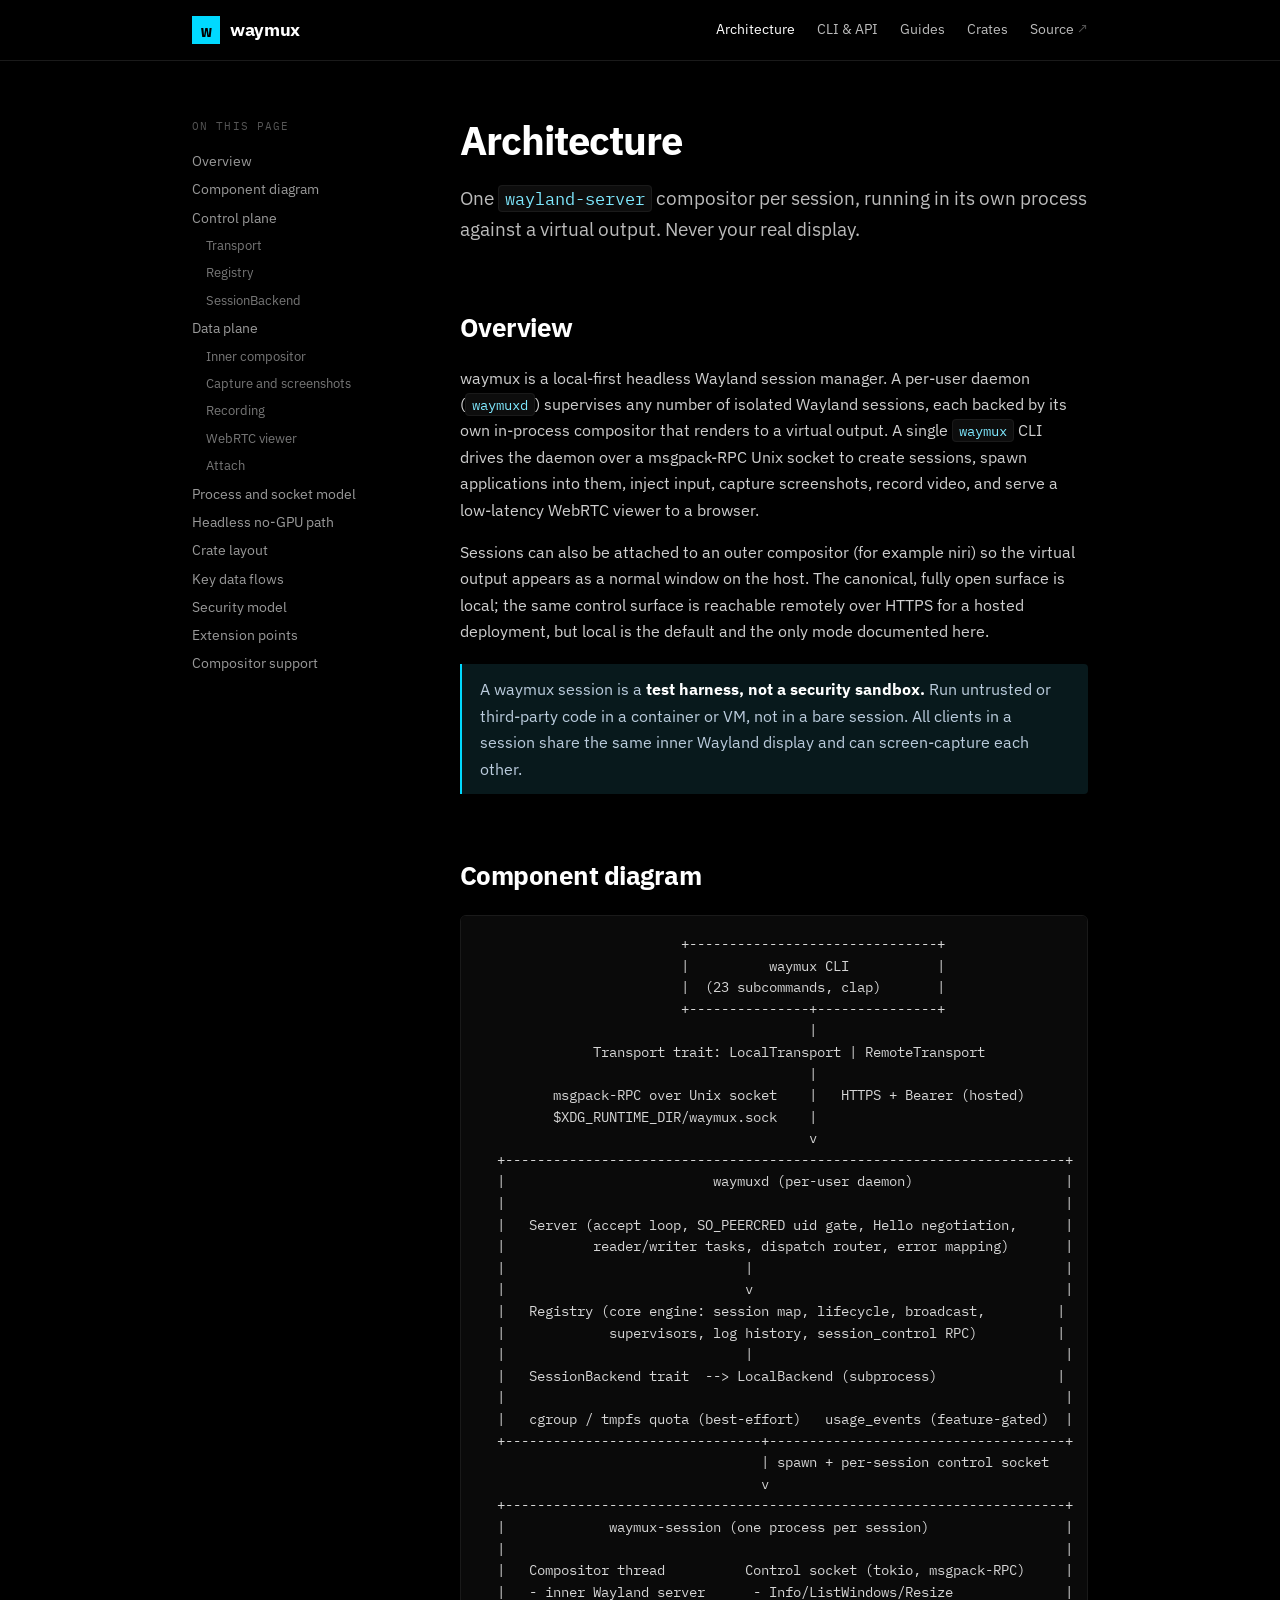
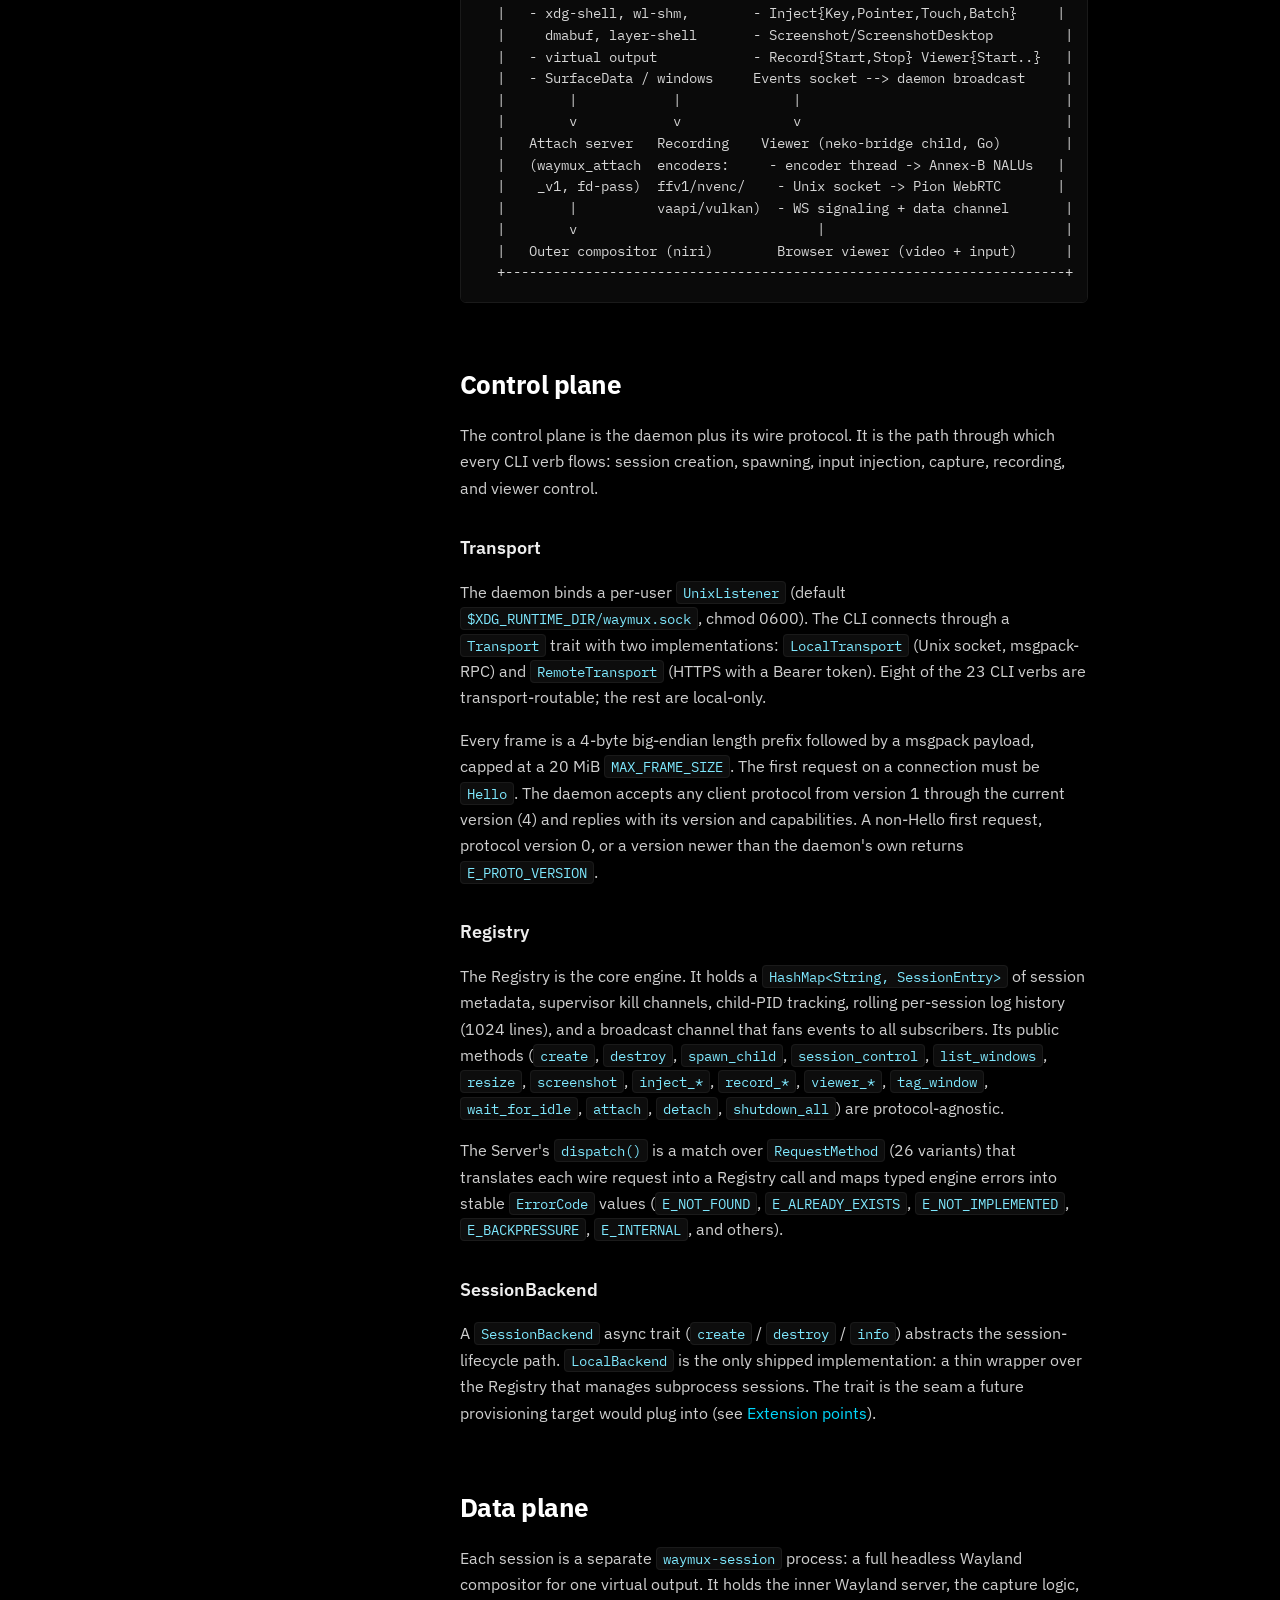
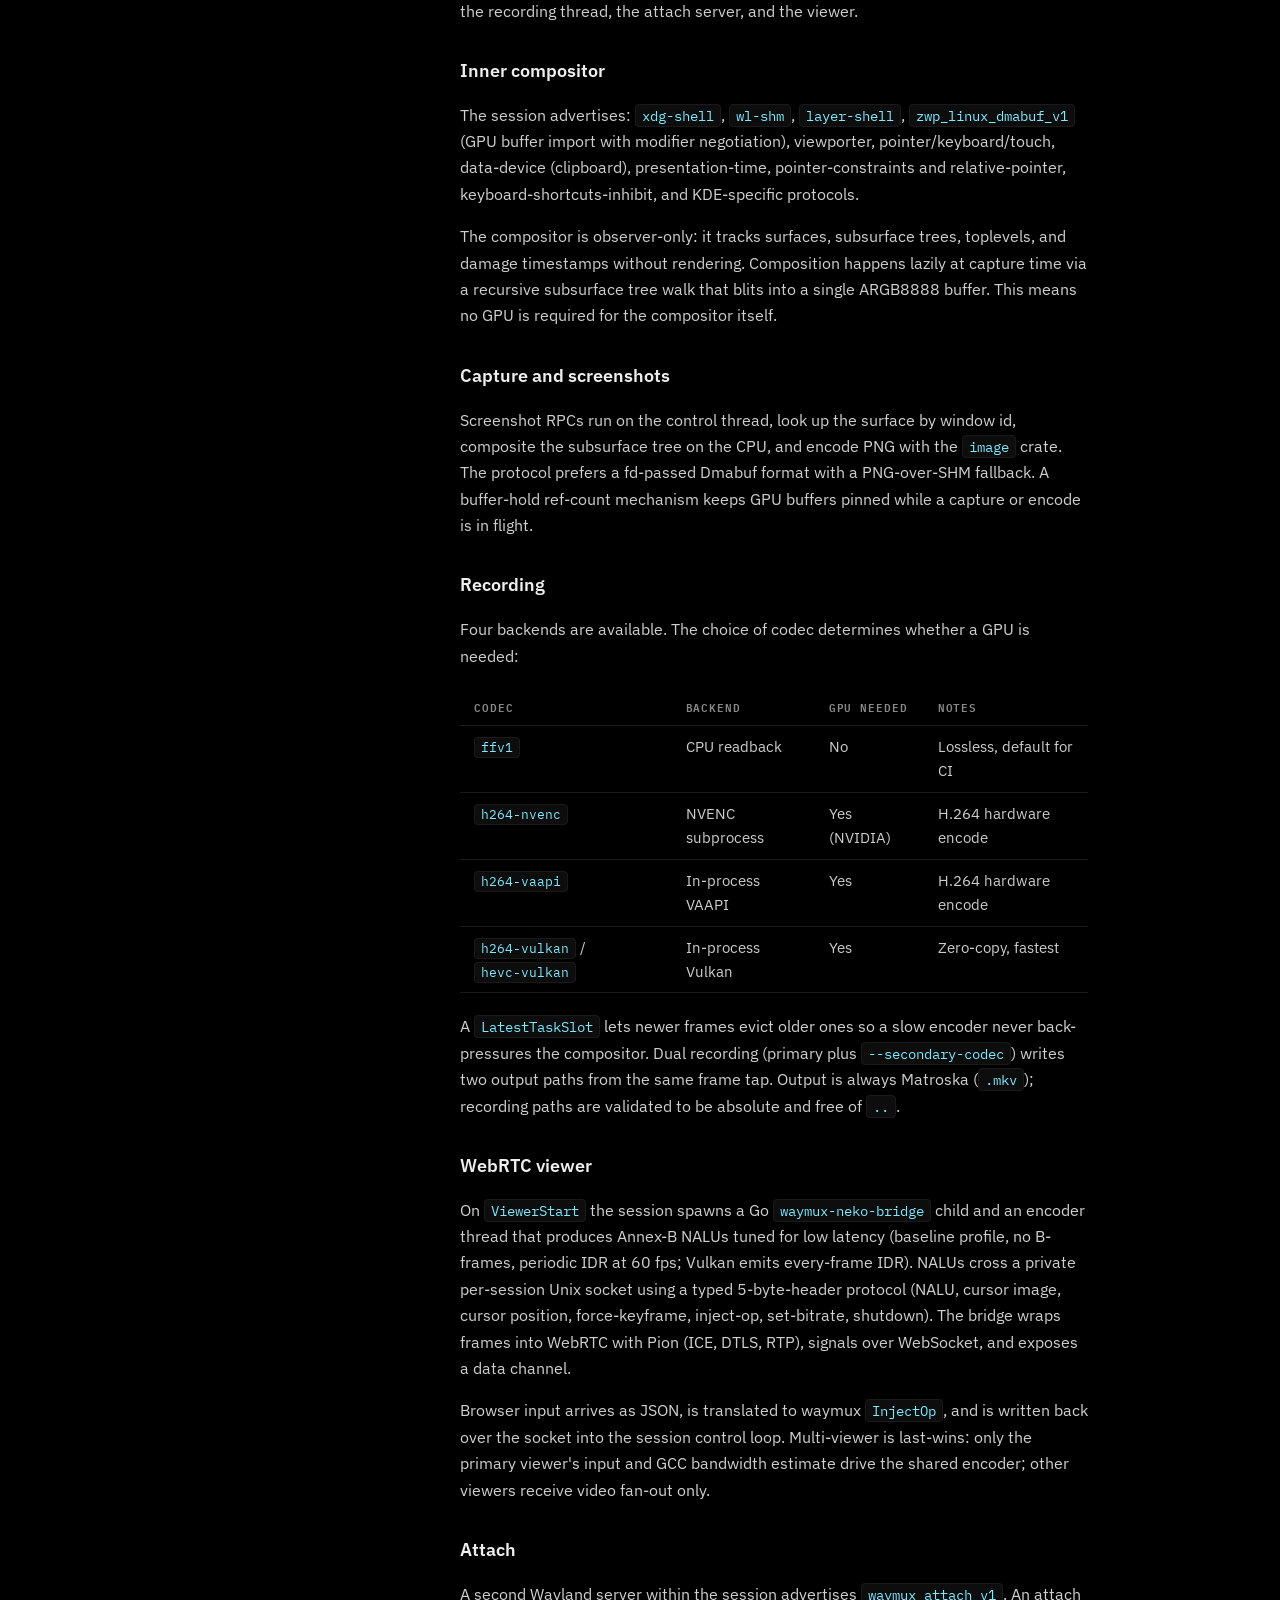
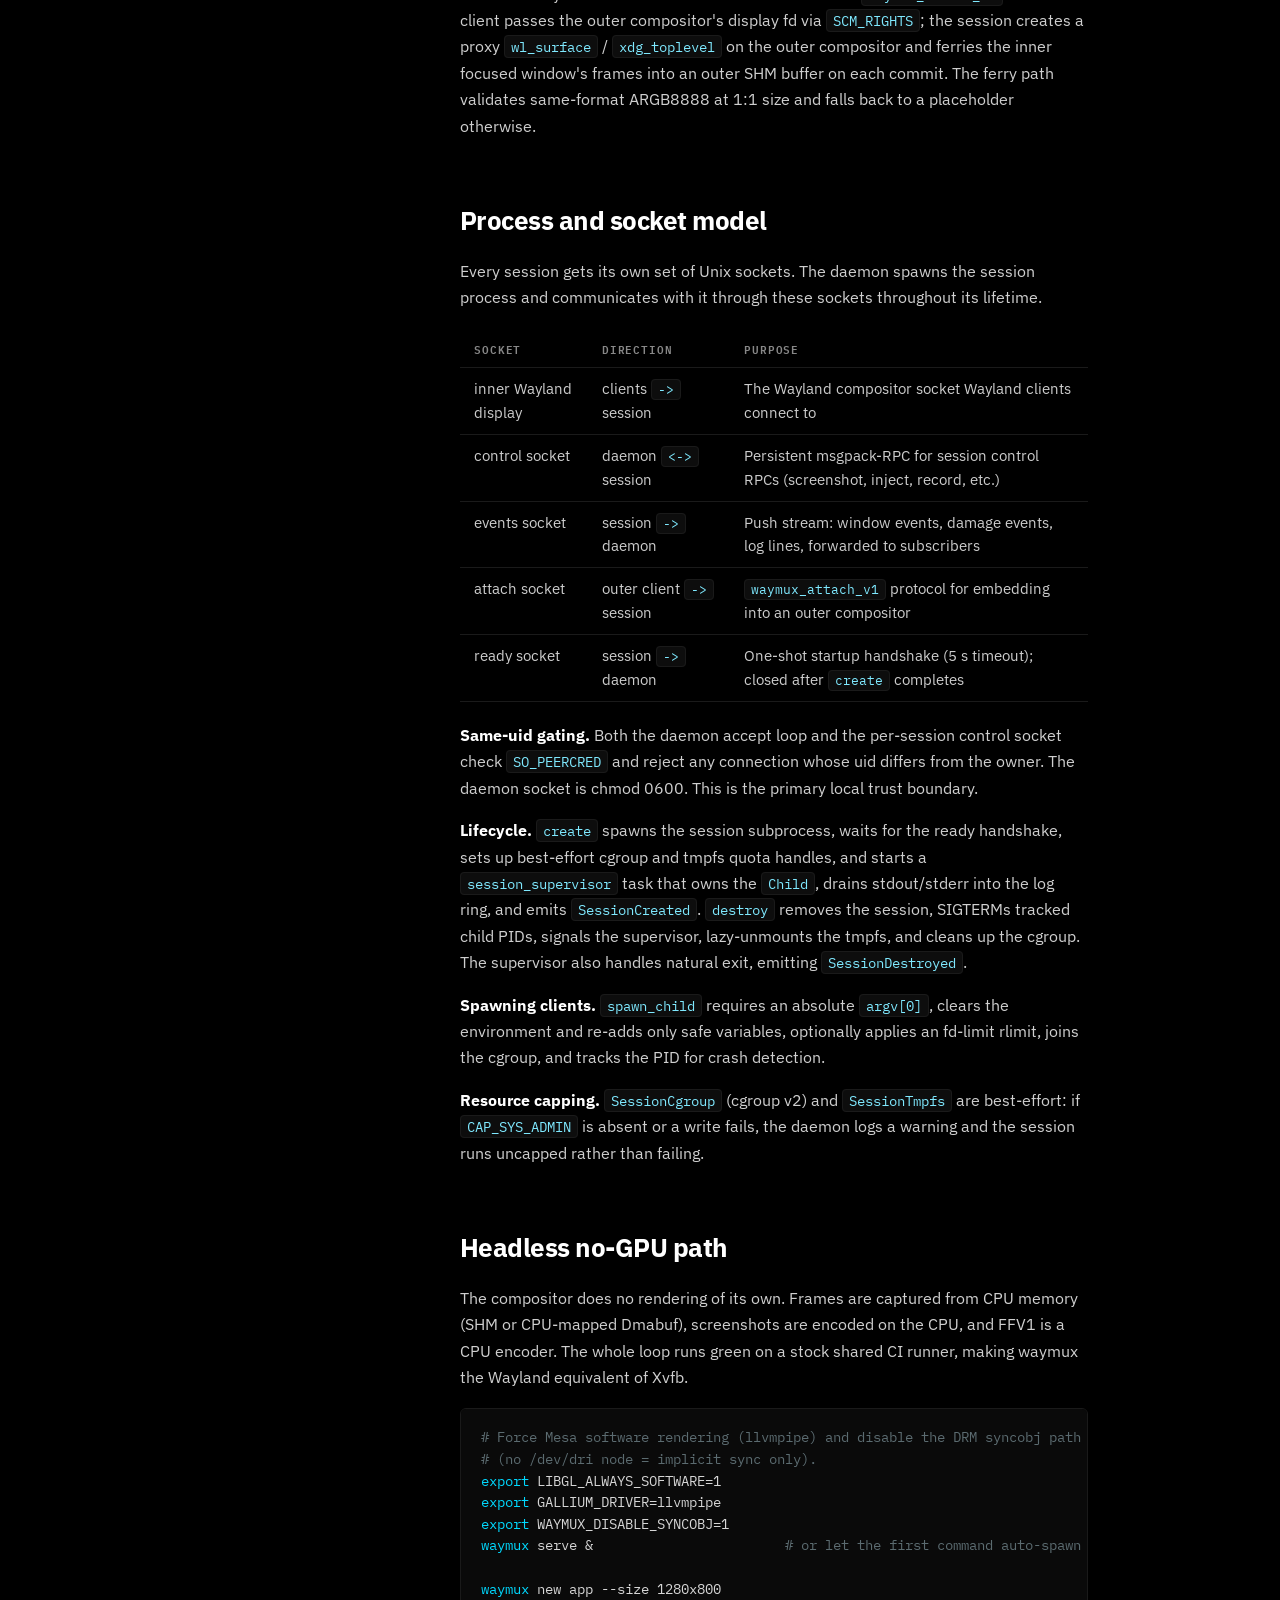
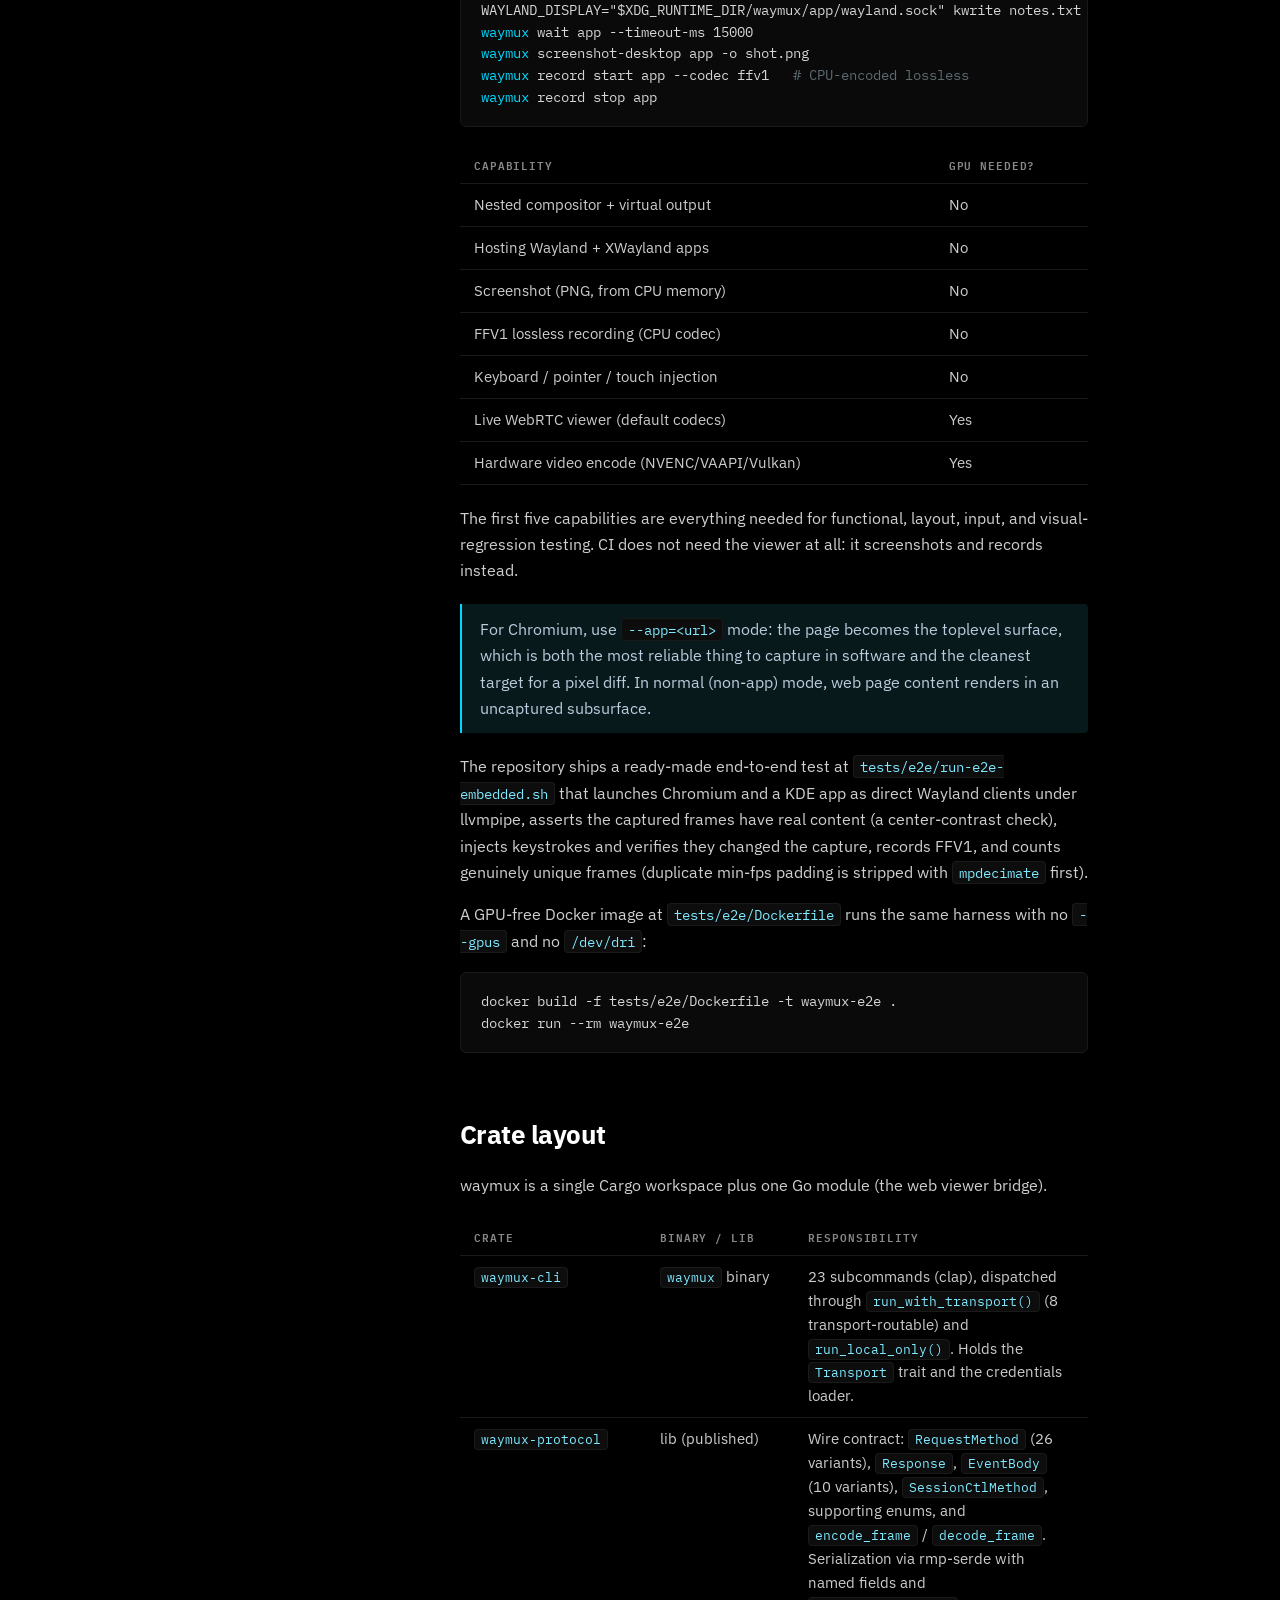
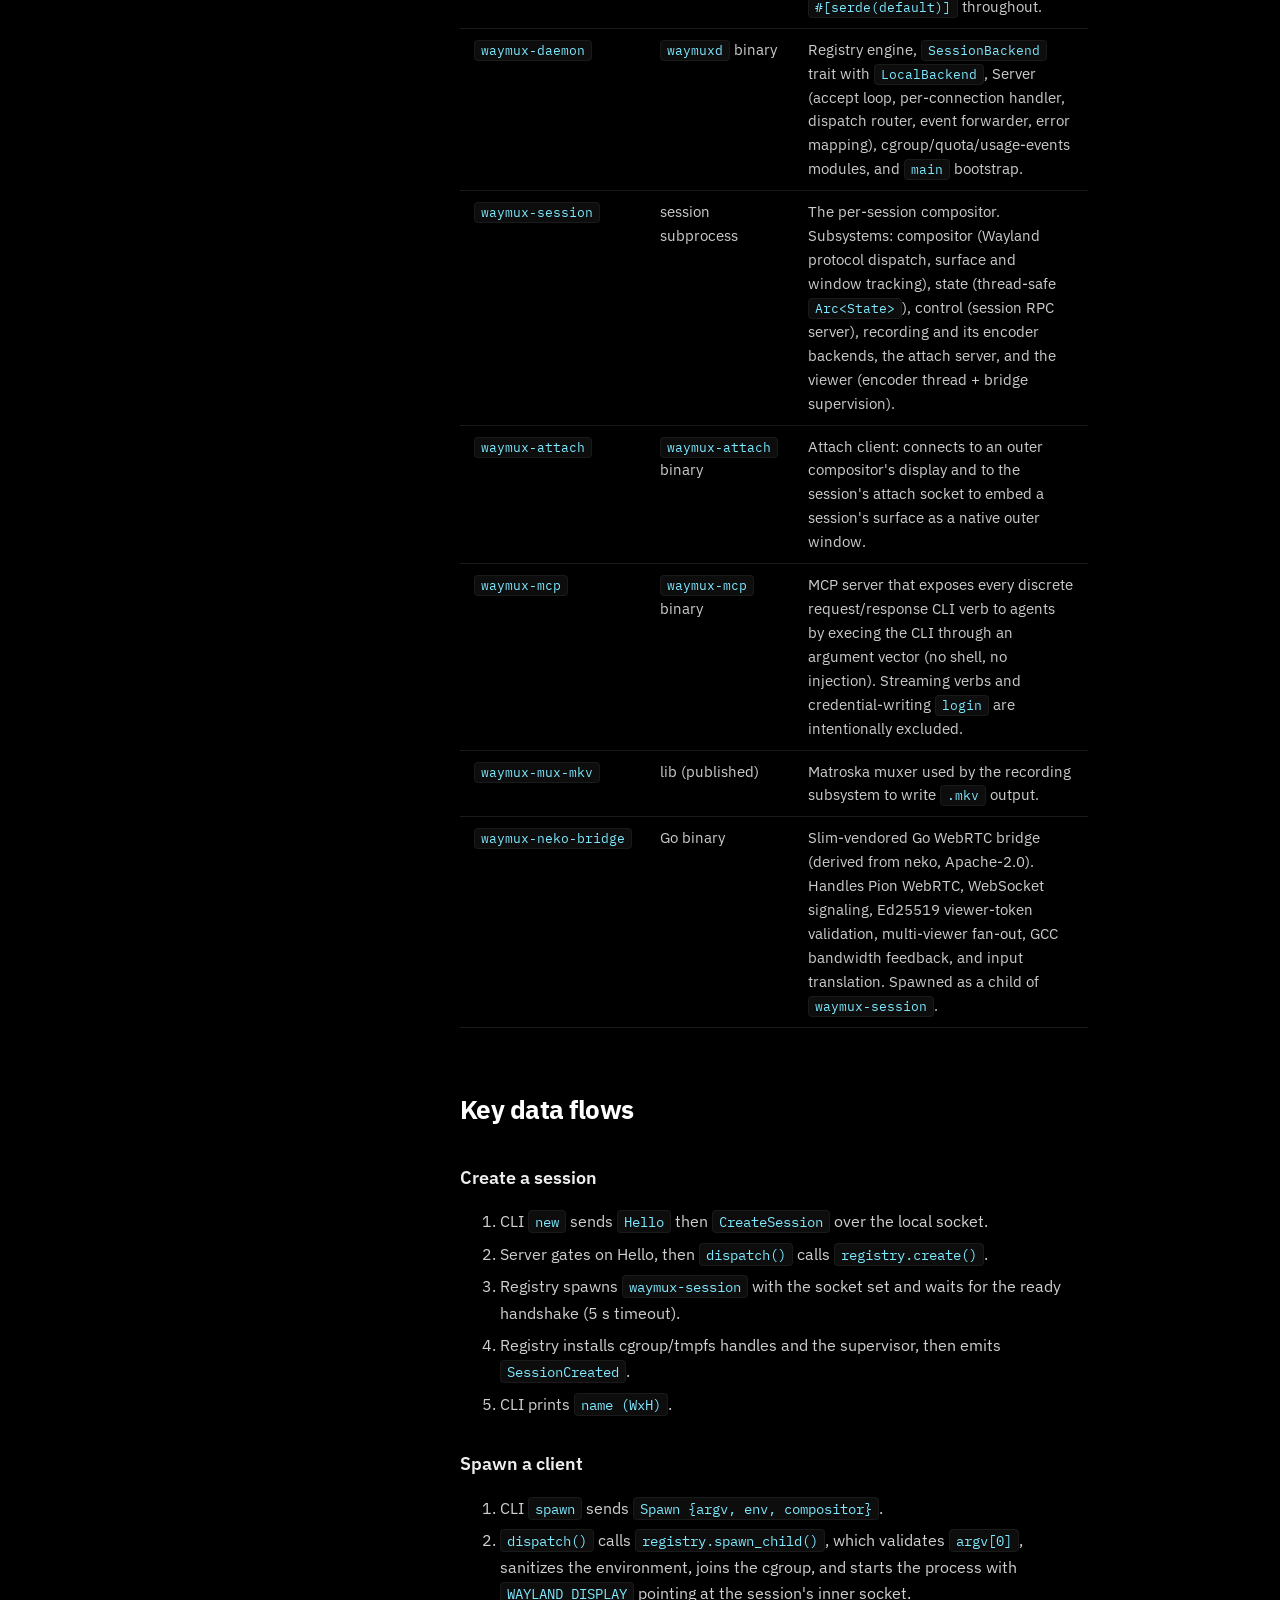
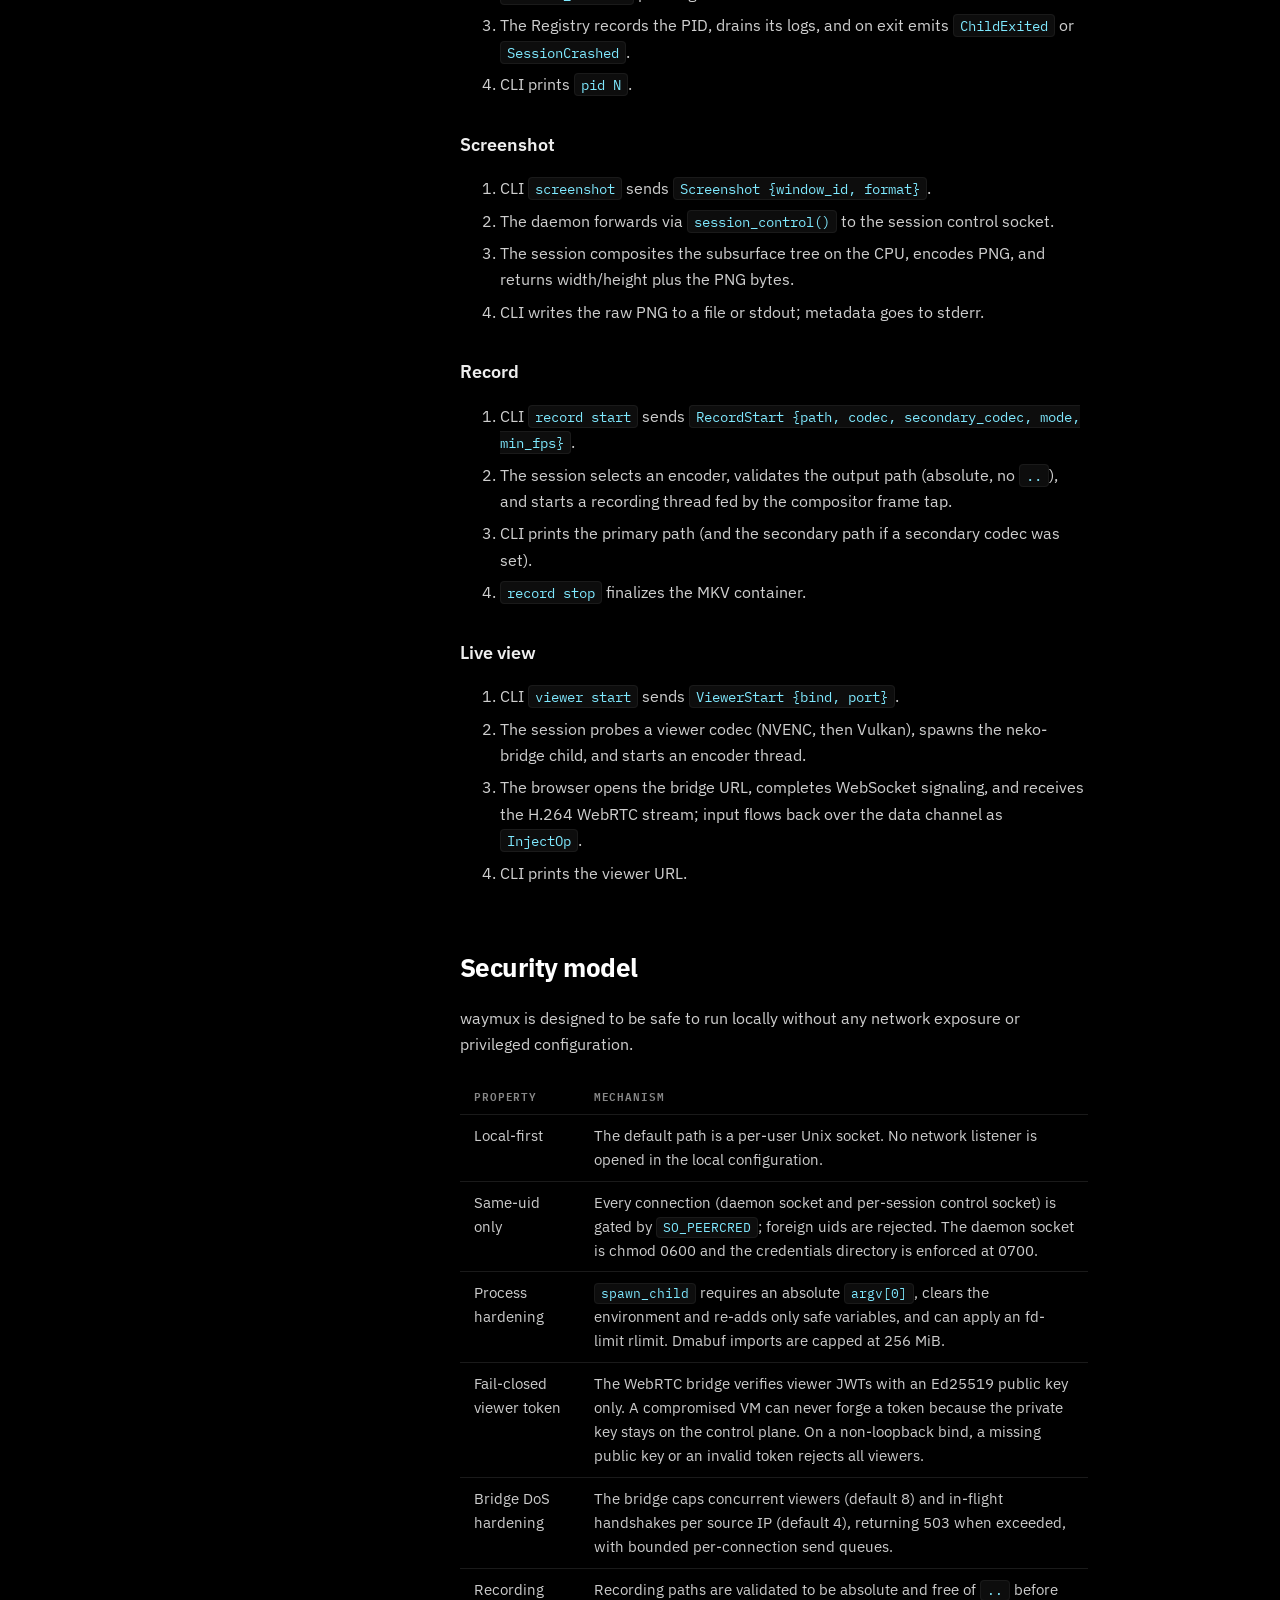
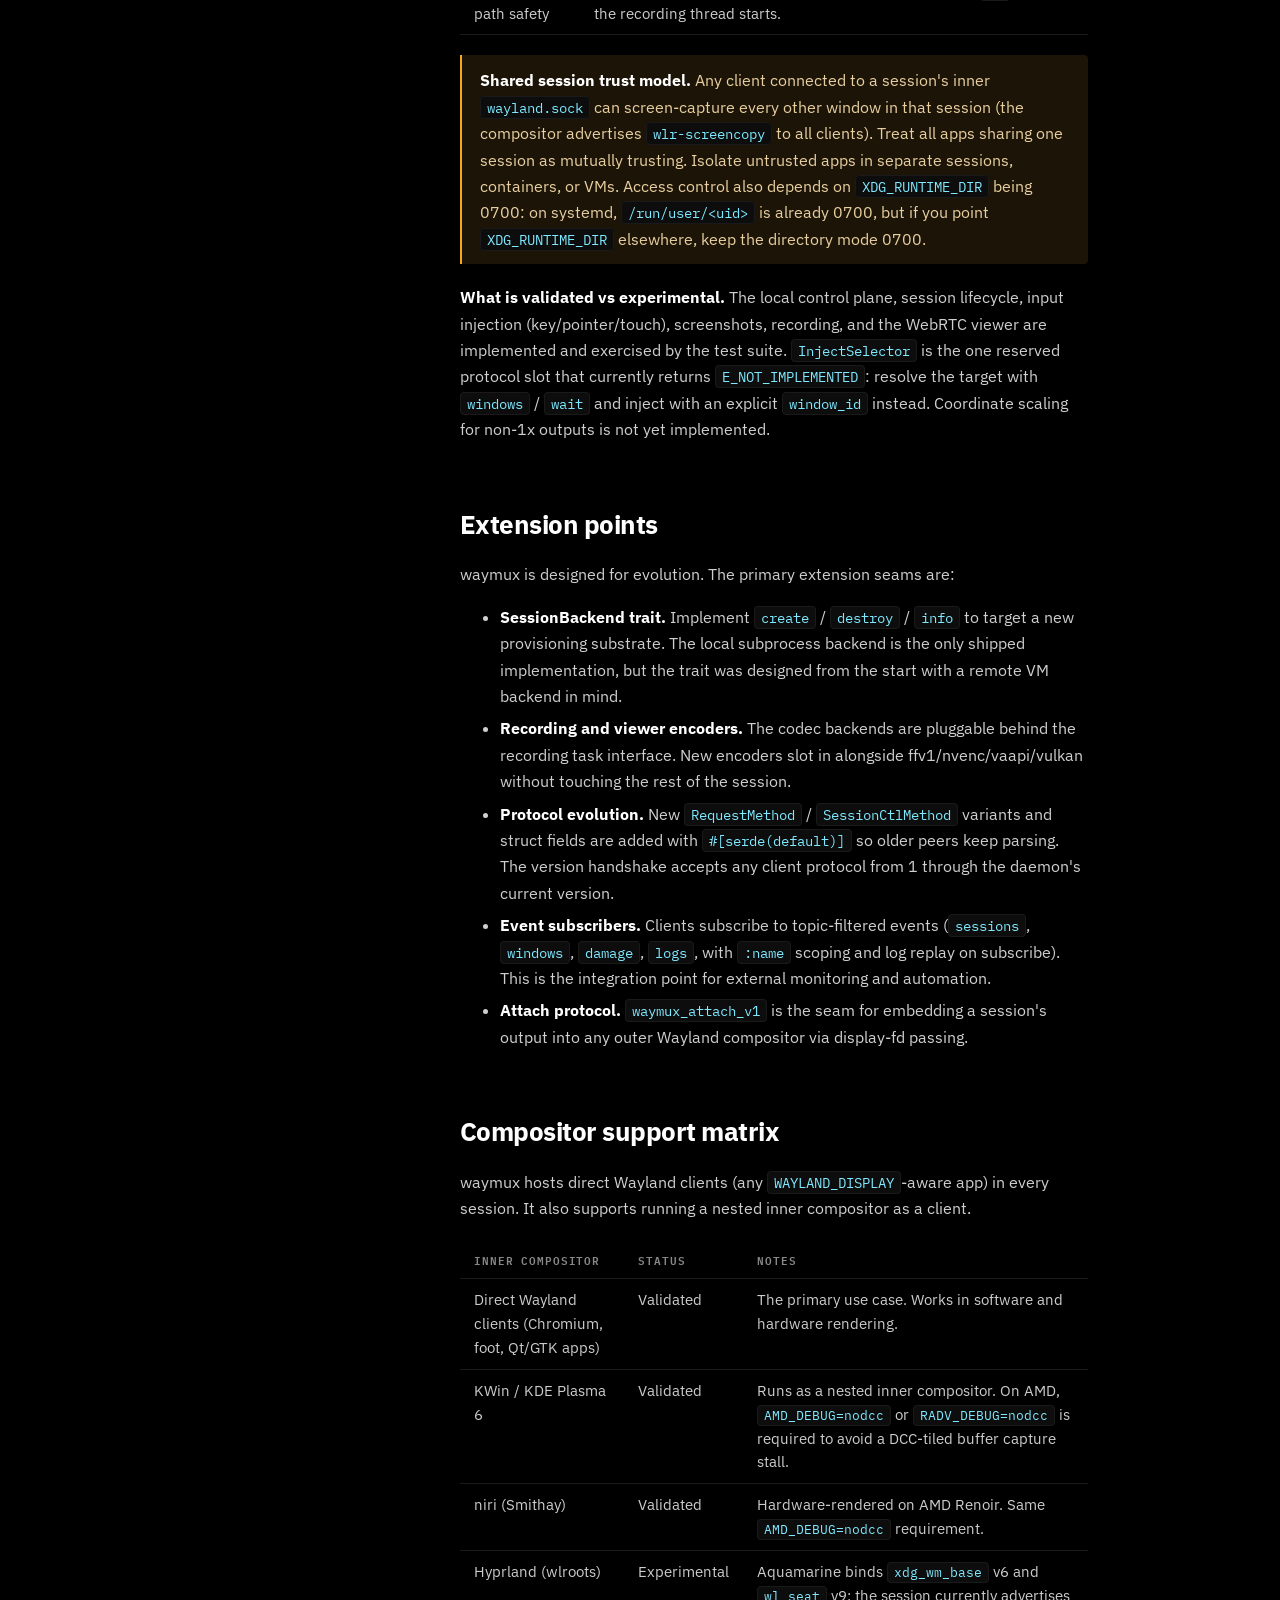
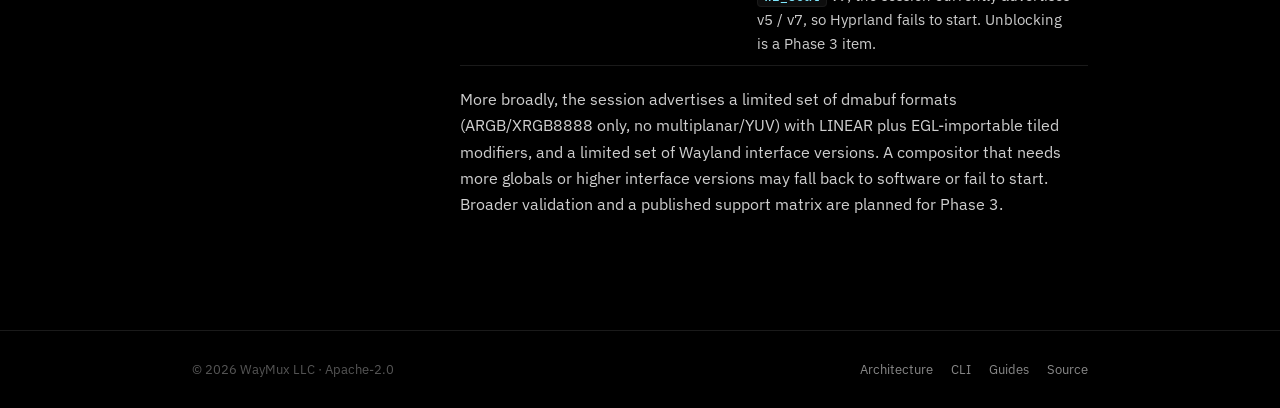
==== site/architecture.html @ 5a00a17e "Pages: build out the waymux.dev site (landing + docs) Replace the holding page with the real site, s" ====
<!doctype html>
<html lang="en">
<head>
<meta charset="utf-8">
<meta name="viewport" content="width=device-width,initial-scale=1">
<title>Architecture | waymux</title>
<meta name="description" content="How waymux works: nested wayland-server compositor model, control vs data plane, process and socket model, crate layout, key data flows, headless no-GPU path, and security model.">
<meta property="og:title" content="Architecture | waymux">
<meta property="og:description" content="waymux architecture: one wayland-server compositor per session, a per-user daemon over a unix socket, software rendering on the CPU, and a pluggable SessionBackend trait.">
<meta property="og:type" content="website">
<meta property="og:url" content="https://waymux.dev/architecture.html">
<meta name="twitter:card" content="summary_large_image">
<link rel="icon" href="data:image/svg+xml,%3Csvg xmlns='http://www.w3.org/2000/svg' viewBox='0 0 32 32'%3E%3Crect width='32' height='32' fill='%2300d9ff'/%3E%3Ctext x='16' y='22' font-family='monospace' font-size='20' font-weight='900' text-anchor='middle' fill='%23000'%3Ew%3C/text%3E%3C/svg%3E">
<link rel="preconnect" href="https://fonts.googleapis.com">
<link rel="preconnect" href="https://fonts.gstatic.com" crossorigin>
<link href="https://fonts.googleapis.com/css2?family=IBM+Plex+Mono:wght@400;600;700&family=IBM+Plex+Sans:wght@300;400;600;700&display=swap" rel="stylesheet">
<link rel="stylesheet" href="styles.css">
</head>
<body>

<header class="nav">
  <div class="container">
    <a class="brand" href="/"><span class="brand-mark">w</span> waymux</a>
    <nav class="nav-links">
      <a href="architecture.html" class="active">Architecture</a>
      <a href="cli.html">CLI &amp; API</a>
      <a href="guides.html">Guides</a>
      <a href="crates.html">Crates</a>
      <a class="ext" href="https://gitlab.com/tek.cat/waymux">Source</a>
    </nav>
  </div>
</header>

<main>
  <div class="container">
    <div class="doc">

      <aside class="toc">
        <p class="toc-title">On this page</p>
        <a href="#overview">Overview</a>
        <a href="#component-diagram">Component diagram</a>
        <a href="#control-plane">Control plane</a>
        <a class="sub" href="#transport">Transport</a>
        <a class="sub" href="#registry">Registry</a>
        <a class="sub" href="#backend">SessionBackend</a>
        <a href="#data-plane">Data plane</a>
        <a class="sub" href="#inner-compositor">Inner compositor</a>
        <a class="sub" href="#capture">Capture and screenshots</a>
        <a class="sub" href="#recording">Recording</a>
        <a class="sub" href="#viewer">WebRTC viewer</a>
        <a class="sub" href="#attach">Attach</a>
        <a href="#process-socket-model">Process and socket model</a>
        <a href="#headless-no-gpu">Headless no-GPU path</a>
        <a href="#crate-layout">Crate layout</a>
        <a href="#key-data-flows">Key data flows</a>
        <a href="#security">Security model</a>
        <a href="#extension-points">Extension points</a>
        <a href="#compositor-support">Compositor support</a>
      </aside>

      <article class="content">
        <h1>Architecture</h1>
        <p class="lede">
          One <code>wayland-server</code> compositor per session, running in its own process
          against a virtual output. Never your real display.
        </p>

        <h2 id="overview">Overview</h2>
        <p>
          waymux is a local-first headless Wayland session manager. A per-user daemon
          (<code>waymuxd</code>) supervises any number of isolated Wayland sessions, each
          backed by its own in-process compositor that renders to a virtual output. A single
          <code>waymux</code> CLI drives the daemon over a msgpack-RPC Unix socket to create
          sessions, spawn applications into them, inject input, capture screenshots, record
          video, and serve a low-latency WebRTC viewer to a browser.
        </p>
        <p>
          Sessions can also be attached to an outer compositor (for example niri) so the
          virtual output appears as a normal window on the host. The canonical, fully open
          surface is local; the same control surface is reachable remotely over HTTPS for a
          hosted deployment, but local is the default and the only mode documented here.
        </p>
        <div class="note">
          <p>
            A waymux session is a <strong>test harness, not a security sandbox.</strong>
            Run untrusted or third-party code in a container or VM, not in a bare session.
            All clients in a session share the same inner Wayland display and can
            screen-capture each other.
          </p>
        </div>

        <h2 id="component-diagram">Component diagram</h2>
        <pre><code>                         +-------------------------------+
                         |          waymux CLI           |
                         |  (23 subcommands, clap)       |
                         +---------------+---------------+
                                         |
              Transport trait: LocalTransport | RemoteTransport
                                         |
         msgpack-RPC over Unix socket    |   HTTPS + Bearer (hosted)
         $XDG_RUNTIME_DIR/waymux.sock    |
                                         v
  +----------------------------------------------------------------------+
  |                          waymuxd (per-user daemon)                   |
  |                                                                      |
  |   Server (accept loop, SO_PEERCRED uid gate, Hello negotiation,      |
  |           reader/writer tasks, dispatch router, error mapping)       |
  |                              |                                       |
  |                              v                                       |
  |   Registry (core engine: session map, lifecycle, broadcast,         |
  |             supervisors, log history, session_control RPC)          |
  |                              |                                       |
  |   SessionBackend trait  --&gt; LocalBackend (subprocess)               |
  |                                                                      |
  |   cgroup / tmpfs quota (best-effort)   usage_events (feature-gated)  |
  +--------------------------------+-------------------------------------+
                                   | spawn + per-session control socket
                                   v
  +----------------------------------------------------------------------+
  |             waymux-session (one process per session)                 |
  |                                                                      |
  |   Compositor thread          Control socket (tokio, msgpack-RPC)     |
  |   - inner Wayland server      - Info/ListWindows/Resize              |
  |   - xdg-shell, wl-shm,        - Inject{Key,Pointer,Touch,Batch}     |
  |     dmabuf, layer-shell       - Screenshot/ScreenshotDesktop         |
  |   - virtual output            - Record{Start,Stop} Viewer{Start..}   |
  |   - SurfaceData / windows     Events socket --&gt; daemon broadcast     |
  |        |            |              |                                 |
  |        v            v              v                                 |
  |   Attach server   Recording    Viewer (neko-bridge child, Go)        |
  |   (waymux_attach  encoders:     - encoder thread -&gt; Annex-B NALUs   |
  |    _v1, fd-pass)  ffv1/nvenc/    - Unix socket -&gt; Pion WebRTC       |
  |        |          vaapi/vulkan)  - WS signaling + data channel       |
  |        v                              |                              |
  |   Outer compositor (niri)        Browser viewer (video + input)      |
  +----------------------------------------------------------------------+</code></pre>

        <h2 id="control-plane">Control plane</h2>
        <p>
          The control plane is the daemon plus its wire protocol. It is the path
          through which every CLI verb flows: session creation, spawning, input injection,
          capture, recording, and viewer control.
        </p>

        <h3 id="transport">Transport</h3>
        <p>
          The daemon binds a per-user <code>UnixListener</code> (default
          <code>$XDG_RUNTIME_DIR/waymux.sock</code>, chmod 0600). The CLI connects through a
          <code>Transport</code> trait with two implementations: <code>LocalTransport</code>
          (Unix socket, msgpack-RPC) and <code>RemoteTransport</code> (HTTPS with a Bearer
          token). Eight of the 23 CLI verbs are transport-routable; the rest are local-only.
        </p>
        <p>
          Every frame is a 4-byte big-endian length prefix followed by a msgpack payload,
          capped at a 20 MiB <code>MAX_FRAME_SIZE</code>. The first request on a connection
          must be <code>Hello</code>. The daemon accepts any client protocol from version 1
          through the current version (4) and replies with its version and capabilities. A
          non-Hello first request, protocol version 0, or a version newer than the daemon's
          own returns <code>E_PROTO_VERSION</code>.
        </p>

        <h3 id="registry">Registry</h3>
        <p>
          The Registry is the core engine. It holds a
          <code>HashMap&lt;String, SessionEntry&gt;</code> of session metadata, supervisor
          kill channels, child-PID tracking, rolling per-session log history (1024 lines),
          and a broadcast channel that fans events to all subscribers. Its public methods
          (<code>create</code>, <code>destroy</code>, <code>spawn_child</code>,
          <code>session_control</code>, <code>list_windows</code>, <code>resize</code>,
          <code>screenshot</code>, <code>inject_*</code>, <code>record_*</code>,
          <code>viewer_*</code>, <code>tag_window</code>, <code>wait_for_idle</code>,
          <code>attach</code>, <code>detach</code>, <code>shutdown_all</code>) are
          protocol-agnostic.
        </p>
        <p>
          The Server's <code>dispatch()</code> is a match over <code>RequestMethod</code>
          (26 variants) that translates each wire request into a Registry call and maps
          typed engine errors into stable <code>ErrorCode</code> values
          (<code>E_NOT_FOUND</code>, <code>E_ALREADY_EXISTS</code>,
          <code>E_NOT_IMPLEMENTED</code>, <code>E_BACKPRESSURE</code>,
          <code>E_INTERNAL</code>, and others).
        </p>

        <h3 id="backend">SessionBackend</h3>
        <p>
          A <code>SessionBackend</code> async trait (<code>create</code> /
          <code>destroy</code> / <code>info</code>) abstracts the session-lifecycle path.
          <code>LocalBackend</code> is the only shipped implementation: a thin wrapper over
          the Registry that manages subprocess sessions. The trait is the seam a future
          provisioning target would plug into (see <a href="#extension-points">Extension
          points</a>).
        </p>

        <h2 id="data-plane">Data plane</h2>
        <p>
          Each session is a separate <code>waymux-session</code> process: a full headless
          Wayland compositor for one virtual output. It holds the inner Wayland server, the
          capture logic, the recording thread, the attach server, and the viewer.
        </p>

        <h3 id="inner-compositor">Inner compositor</h3>
        <p>
          The session advertises: <code>xdg-shell</code>, <code>wl-shm</code>,
          <code>layer-shell</code>, <code>zwp_linux_dmabuf_v1</code> (GPU buffer import
          with modifier negotiation), viewporter, pointer/keyboard/touch, data-device
          (clipboard), presentation-time, pointer-constraints and relative-pointer,
          keyboard-shortcuts-inhibit, and KDE-specific protocols.
        </p>
        <p>
          The compositor is observer-only: it tracks surfaces, subsurface trees, toplevels,
          and damage timestamps without rendering. Composition happens lazily at capture
          time via a recursive subsurface tree walk that blits into a single ARGB8888
          buffer. This means no GPU is required for the compositor itself.
        </p>

        <h3 id="capture">Capture and screenshots</h3>
        <p>
          Screenshot RPCs run on the control thread, look up the surface by window id,
          composite the subsurface tree on the CPU, and encode PNG with the
          <code>image</code> crate. The protocol prefers a fd-passed Dmabuf format with
          a PNG-over-SHM fallback. A buffer-hold ref-count mechanism keeps GPU buffers
          pinned while a capture or encode is in flight.
        </p>

        <h3 id="recording">Recording</h3>
        <p>
          Four backends are available. The choice of codec determines whether a GPU is needed:
        </p>
        <table>
          <thead>
            <tr><th>Codec</th><th>Backend</th><th>GPU needed</th><th>Notes</th></tr>
          </thead>
          <tbody>
            <tr><td><code>ffv1</code></td><td>CPU readback</td><td>No</td><td>Lossless, default for CI</td></tr>
            <tr><td><code>h264-nvenc</code></td><td>NVENC subprocess</td><td>Yes (NVIDIA)</td><td>H.264 hardware encode</td></tr>
            <tr><td><code>h264-vaapi</code></td><td>In-process VAAPI</td><td>Yes</td><td>H.264 hardware encode</td></tr>
            <tr><td><code>h264-vulkan</code> / <code>hevc-vulkan</code></td><td>In-process Vulkan</td><td>Yes</td><td>Zero-copy, fastest</td></tr>
          </tbody>
        </table>
        <p>
          A <code>LatestTaskSlot</code> lets newer frames evict older ones so a slow encoder
          never back-pressures the compositor. Dual recording (primary plus
          <code>--secondary-codec</code>) writes two output paths from the same frame tap.
          Output is always Matroska (<code>.mkv</code>); recording paths are validated to be
          absolute and free of <code>..</code>.
        </p>

        <h3 id="viewer">WebRTC viewer</h3>
        <p>
          On <code>ViewerStart</code> the session spawns a Go <code>waymux-neko-bridge</code>
          child and an encoder thread that produces Annex-B NALUs tuned for low latency
          (baseline profile, no B-frames, periodic IDR at 60 fps; Vulkan emits every-frame
          IDR). NALUs cross a private per-session Unix socket using a typed 5-byte-header
          protocol (NALU, cursor image, cursor position, force-keyframe, inject-op,
          set-bitrate, shutdown). The bridge wraps frames into WebRTC with Pion (ICE, DTLS,
          RTP), signals over WebSocket, and exposes a data channel.
        </p>
        <p>
          Browser input arrives as JSON, is translated to waymux <code>InjectOp</code>, and
          is written back over the socket into the session control loop.
          Multi-viewer is last-wins: only the primary viewer's input and GCC bandwidth
          estimate drive the shared encoder; other viewers receive video fan-out only.
        </p>

        <h3 id="attach">Attach</h3>
        <p>
          A second Wayland server within the session advertises
          <code>waymux_attach_v1</code>. An attach client passes the outer compositor's
          display fd via <code>SCM_RIGHTS</code>; the session creates a proxy
          <code>wl_surface</code> / <code>xdg_toplevel</code> on the outer compositor and
          ferries the inner focused window's frames into an outer SHM buffer on each
          commit. The ferry path validates same-format ARGB8888 at 1:1 size and falls back
          to a placeholder otherwise.
        </p>

        <h2 id="process-socket-model">Process and socket model</h2>
        <p>
          Every session gets its own set of Unix sockets. The daemon spawns the session
          process and communicates with it through these sockets throughout its lifetime.
        </p>
        <table>
          <thead>
            <tr><th>Socket</th><th>Direction</th><th>Purpose</th></tr>
          </thead>
          <tbody>
            <tr><td>inner Wayland display</td><td>clients <code>-&gt;</code> session</td><td>The Wayland compositor socket Wayland clients connect to</td></tr>
            <tr><td>control socket</td><td>daemon <code>&lt;-&gt;</code> session</td><td>Persistent msgpack-RPC for session control RPCs (screenshot, inject, record, etc.)</td></tr>
            <tr><td>events socket</td><td>session <code>-&gt;</code> daemon</td><td>Push stream: window events, damage events, log lines, forwarded to subscribers</td></tr>
            <tr><td>attach socket</td><td>outer client <code>-&gt;</code> session</td><td><code>waymux_attach_v1</code> protocol for embedding into an outer compositor</td></tr>
            <tr><td>ready socket</td><td>session <code>-&gt;</code> daemon</td><td>One-shot startup handshake (5 s timeout); closed after <code>create</code> completes</td></tr>
          </tbody>
        </table>
        <p>
          <strong>Same-uid gating.</strong> Both the daemon accept loop and the per-session
          control socket check <code>SO_PEERCRED</code> and reject any connection whose uid
          differs from the owner. The daemon socket is chmod 0600. This is the primary local
          trust boundary.
        </p>
        <p>
          <strong>Lifecycle.</strong> <code>create</code> spawns the session subprocess,
          waits for the ready handshake, sets up best-effort cgroup and tmpfs quota
          handles, and starts a <code>session_supervisor</code> task that owns the
          <code>Child</code>, drains stdout/stderr into the log ring, and emits
          <code>SessionCreated</code>. <code>destroy</code> removes the session, SIGTERMs
          tracked child PIDs, signals the supervisor, lazy-unmounts the tmpfs, and cleans
          up the cgroup. The supervisor also handles natural exit, emitting
          <code>SessionDestroyed</code>.
        </p>
        <p>
          <strong>Spawning clients.</strong> <code>spawn_child</code> requires an absolute
          <code>argv[0]</code>, clears the environment and re-adds only safe variables,
          optionally applies an fd-limit rlimit, joins the cgroup, and tracks the PID for
          crash detection.
        </p>
        <p>
          <strong>Resource capping.</strong> <code>SessionCgroup</code> (cgroup v2) and
          <code>SessionTmpfs</code> are best-effort: if <code>CAP_SYS_ADMIN</code> is
          absent or a write fails, the daemon logs a warning and the session runs uncapped
          rather than failing.
        </p>

        <h2 id="headless-no-gpu">Headless no-GPU path</h2>
        <p>
          The compositor does no rendering of its own. Frames are captured from CPU memory
          (SHM or CPU-mapped Dmabuf), screenshots are encoded on the CPU, and FFV1 is a
          CPU encoder. The whole loop runs green on a stock shared CI runner, making
          waymux the Wayland equivalent of Xvfb.
        </p>
        <pre><code><span class="c"># Force Mesa software rendering (llvmpipe) and disable the DRM syncobj path
# (no /dev/dri node = implicit sync only).</span>
<span class="k">export</span> LIBGL_ALWAYS_SOFTWARE=1
<span class="k">export</span> GALLIUM_DRIVER=llvmpipe
<span class="k">export</span> WAYMUX_DISABLE_SYNCOBJ=1
<span class="k">waymux</span> serve &amp;                        <span class="c"># or let the first command auto-spawn the daemon</span>

<span class="k">waymux</span> new app --size 1280x800
WAYLAND_DISPLAY="$XDG_RUNTIME_DIR/waymux/app/wayland.sock" kwrite notes.txt &amp;
<span class="k">waymux</span> wait app --timeout-ms 15000
<span class="k">waymux</span> screenshot-desktop app -o shot.png
<span class="k">waymux</span> record start app --codec ffv1   <span class="c"># CPU-encoded lossless</span>
<span class="k">waymux</span> record stop app</code></pre>

        <table>
          <thead>
            <tr><th>Capability</th><th>GPU needed?</th></tr>
          </thead>
          <tbody>
            <tr><td>Nested compositor + virtual output</td><td>No</td></tr>
            <tr><td>Hosting Wayland + XWayland apps</td><td>No</td></tr>
            <tr><td>Screenshot (PNG, from CPU memory)</td><td>No</td></tr>
            <tr><td>FFV1 lossless recording (CPU codec)</td><td>No</td></tr>
            <tr><td>Keyboard / pointer / touch injection</td><td>No</td></tr>
            <tr><td>Live WebRTC viewer (default codecs)</td><td>Yes</td></tr>
            <tr><td>Hardware video encode (NVENC/VAAPI/Vulkan)</td><td>Yes</td></tr>
          </tbody>
        </table>

        <p>
          The first five capabilities are everything needed for functional, layout, input,
          and visual-regression testing. CI does not need the viewer at all: it screenshots
          and records instead.
        </p>

        <div class="note">
          <p>
            For Chromium, use <code>--app=&lt;url&gt;</code> mode: the page becomes the
            toplevel surface, which is both the most reliable thing to capture in software
            and the cleanest target for a pixel diff. In normal (non-app) mode, web page
            content renders in an uncaptured subsurface.
          </p>
        </div>

        <p>
          The repository ships a ready-made end-to-end test at
          <code>tests/e2e/run-e2e-embedded.sh</code> that launches Chromium and a KDE app
          as direct Wayland clients under llvmpipe, asserts the captured frames have real
          content (a center-contrast check), injects keystrokes and verifies they changed
          the capture, records FFV1, and counts genuinely unique frames (duplicate
          min-fps padding is stripped with <code>mpdecimate</code> first).
        </p>
        <p>
          A GPU-free Docker image at <code>tests/e2e/Dockerfile</code> runs the same
          harness with no <code>--gpus</code> and no <code>/dev/dri</code>:
        </p>
        <pre><code>docker build -f tests/e2e/Dockerfile -t waymux-e2e .
docker run --rm waymux-e2e</code></pre>

        <h2 id="crate-layout">Crate layout</h2>
        <p>
          waymux is a single Cargo workspace plus one Go module (the web viewer bridge).
        </p>
        <table>
          <thead>
            <tr><th>Crate</th><th>Binary / lib</th><th>Responsibility</th></tr>
          </thead>
          <tbody>
            <tr>
              <td><code>waymux-cli</code></td>
              <td><code>waymux</code> binary</td>
              <td>23 subcommands (clap), dispatched through <code>run_with_transport()</code> (8 transport-routable) and <code>run_local_only()</code>. Holds the <code>Transport</code> trait and the credentials loader.</td>
            </tr>
            <tr>
              <td><code>waymux-protocol</code></td>
              <td>lib (published)</td>
              <td>Wire contract: <code>RequestMethod</code> (26 variants), <code>Response</code>, <code>EventBody</code> (10 variants), <code>SessionCtlMethod</code>, supporting enums, and <code>encode_frame</code> / <code>decode_frame</code>. Serialization via rmp-serde with named fields and <code>#[serde(default)]</code> throughout.</td>
            </tr>
            <tr>
              <td><code>waymux-daemon</code></td>
              <td><code>waymuxd</code> binary</td>
              <td>Registry engine, <code>SessionBackend</code> trait with <code>LocalBackend</code>, Server (accept loop, per-connection handler, dispatch router, event forwarder, error mapping), cgroup/quota/usage-events modules, and <code>main</code> bootstrap.</td>
            </tr>
            <tr>
              <td><code>waymux-session</code></td>
              <td>session subprocess</td>
              <td>The per-session compositor. Subsystems: compositor (Wayland protocol dispatch, surface and window tracking), state (thread-safe <code>Arc&lt;State&gt;</code>), control (session RPC server), recording and its encoder backends, the attach server, and the viewer (encoder thread + bridge supervision).</td>
            </tr>
            <tr>
              <td><code>waymux-attach</code></td>
              <td><code>waymux-attach</code> binary</td>
              <td>Attach client: connects to an outer compositor's display and to the session's attach socket to embed a session's surface as a native outer window.</td>
            </tr>
            <tr>
              <td><code>waymux-mcp</code></td>
              <td><code>waymux-mcp</code> binary</td>
              <td>MCP server that exposes every discrete request/response CLI verb to agents by execing the CLI through an argument vector (no shell, no injection). Streaming verbs and credential-writing <code>login</code> are intentionally excluded.</td>
            </tr>
            <tr>
              <td><code>waymux-mux-mkv</code></td>
              <td>lib (published)</td>
              <td>Matroska muxer used by the recording subsystem to write <code>.mkv</code> output.</td>
            </tr>
            <tr>
              <td><code>waymux-neko-bridge</code></td>
              <td>Go binary</td>
              <td>Slim-vendored Go WebRTC bridge (derived from neko, Apache-2.0). Handles Pion WebRTC, WebSocket signaling, Ed25519 viewer-token validation, multi-viewer fan-out, GCC bandwidth feedback, and input translation. Spawned as a child of <code>waymux-session</code>.</td>
            </tr>
          </tbody>
        </table>

        <h2 id="key-data-flows">Key data flows</h2>

        <h3>Create a session</h3>
        <ol>
          <li>CLI <code>new</code> sends <code>Hello</code> then <code>CreateSession</code> over the local socket.</li>
          <li>Server gates on Hello, then <code>dispatch()</code> calls <code>registry.create()</code>.</li>
          <li>Registry spawns <code>waymux-session</code> with the socket set and waits for the ready handshake (5 s timeout).</li>
          <li>Registry installs cgroup/tmpfs handles and the supervisor, then emits <code>SessionCreated</code>.</li>
          <li>CLI prints <code>name (WxH)</code>.</li>
        </ol>

        <h3>Spawn a client</h3>
        <ol>
          <li>CLI <code>spawn</code> sends <code>Spawn {argv, env, compositor}</code>.</li>
          <li><code>dispatch()</code> calls <code>registry.spawn_child()</code>, which validates <code>argv[0]</code>, sanitizes the environment, joins the cgroup, and starts the process with <code>WAYLAND_DISPLAY</code> pointing at the session's inner socket.</li>
          <li>The Registry records the PID, drains its logs, and on exit emits <code>ChildExited</code> or <code>SessionCrashed</code>.</li>
          <li>CLI prints <code>pid N</code>.</li>
        </ol>

        <h3>Screenshot</h3>
        <ol>
          <li>CLI <code>screenshot</code> sends <code>Screenshot {window_id, format}</code>.</li>
          <li>The daemon forwards via <code>session_control()</code> to the session control socket.</li>
          <li>The session composites the subsurface tree on the CPU, encodes PNG, and returns width/height plus the PNG bytes.</li>
          <li>CLI writes the raw PNG to a file or stdout; metadata goes to stderr.</li>
        </ol>

        <h3>Record</h3>
        <ol>
          <li>CLI <code>record start</code> sends <code>RecordStart {path, codec, secondary_codec, mode, min_fps}</code>.</li>
          <li>The session selects an encoder, validates the output path (absolute, no <code>..</code>), and starts a recording thread fed by the compositor frame tap.</li>
          <li>CLI prints the primary path (and the secondary path if a secondary codec was set).</li>
          <li><code>record stop</code> finalizes the MKV container.</li>
        </ol>

        <h3>Live view</h3>
        <ol>
          <li>CLI <code>viewer start</code> sends <code>ViewerStart {bind, port}</code>.</li>
          <li>The session probes a viewer codec (NVENC, then Vulkan), spawns the neko-bridge child, and starts an encoder thread.</li>
          <li>The browser opens the bridge URL, completes WebSocket signaling, and receives the H.264 WebRTC stream; input flows back over the data channel as <code>InjectOp</code>.</li>
          <li>CLI prints the viewer URL.</li>
        </ol>

        <h2 id="security">Security model</h2>
        <p>
          waymux is designed to be safe to run locally without any network exposure or
          privileged configuration.
        </p>
        <table>
          <thead>
            <tr><th>Property</th><th>Mechanism</th></tr>
          </thead>
          <tbody>
            <tr>
              <td>Local-first</td>
              <td>The default path is a per-user Unix socket. No network listener is opened in the local configuration.</td>
            </tr>
            <tr>
              <td>Same-uid only</td>
              <td>Every connection (daemon socket and per-session control socket) is gated by <code>SO_PEERCRED</code>; foreign uids are rejected. The daemon socket is chmod 0600 and the credentials directory is enforced at 0700.</td>
            </tr>
            <tr>
              <td>Process hardening</td>
              <td><code>spawn_child</code> requires an absolute <code>argv[0]</code>, clears the environment and re-adds only safe variables, and can apply an fd-limit rlimit. Dmabuf imports are capped at 256 MiB.</td>
            </tr>
            <tr>
              <td>Fail-closed viewer token</td>
              <td>The WebRTC bridge verifies viewer JWTs with an Ed25519 public key only. A compromised VM can never forge a token because the private key stays on the control plane. On a non-loopback bind, a missing public key or an invalid token rejects all viewers.</td>
            </tr>
            <tr>
              <td>Bridge DoS hardening</td>
              <td>The bridge caps concurrent viewers (default 8) and in-flight handshakes per source IP (default 4), returning 503 when exceeded, with bounded per-connection send queues.</td>
            </tr>
            <tr>
              <td>Recording path safety</td>
              <td>Recording paths are validated to be absolute and free of <code>..</code> before the recording thread starts.</td>
            </tr>
          </tbody>
        </table>
        <div class="note warn">
          <p>
            <strong>Shared session trust model.</strong> Any client connected to a session's
            inner <code>wayland.sock</code> can screen-capture every other window in that
            session (the compositor advertises <code>wlr-screencopy</code> to all clients).
            Treat all apps sharing one session as mutually trusting. Isolate untrusted apps
            in separate sessions, containers, or VMs. Access control also depends on
            <code>XDG_RUNTIME_DIR</code> being 0700: on systemd, <code>/run/user/&lt;uid&gt;</code>
            is already 0700, but if you point <code>XDG_RUNTIME_DIR</code> elsewhere, keep
            the directory mode 0700.
          </p>
        </div>

        <p>
          <strong>What is validated vs experimental.</strong> The local control plane,
          session lifecycle, input injection (key/pointer/touch), screenshots, recording,
          and the WebRTC viewer are implemented and exercised by the test suite.
          <code>InjectSelector</code> is the one reserved protocol slot that currently
          returns <code>E_NOT_IMPLEMENTED</code>: resolve the target with
          <code>windows</code> / <code>wait</code> and inject with an explicit
          <code>window_id</code> instead. Coordinate scaling for non-1x outputs is not yet
          implemented.
        </p>

        <h2 id="extension-points">Extension points</h2>
        <p>
          waymux is designed for evolution. The primary extension seams are:
        </p>
        <ul>
          <li>
            <strong>SessionBackend trait.</strong> Implement <code>create</code> /
            <code>destroy</code> / <code>info</code> to target a new provisioning substrate.
            The local subprocess backend is the only shipped implementation, but the trait
            was designed from the start with a remote VM backend in mind.
          </li>
          <li>
            <strong>Recording and viewer encoders.</strong> The codec backends are pluggable
            behind the recording task interface. New encoders slot in alongside
            ffv1/nvenc/vaapi/vulkan without touching the rest of the session.
          </li>
          <li>
            <strong>Protocol evolution.</strong> New <code>RequestMethod</code> /
            <code>SessionCtlMethod</code> variants and struct fields are added with
            <code>#[serde(default)]</code> so older peers keep parsing. The version
            handshake accepts any client protocol from 1 through the daemon's current
            version.
          </li>
          <li>
            <strong>Event subscribers.</strong> Clients subscribe to topic-filtered events
            (<code>sessions</code>, <code>windows</code>, <code>damage</code>,
            <code>logs</code>, with <code>:name</code> scoping and log replay on subscribe).
            This is the integration point for external monitoring and automation.
          </li>
          <li>
            <strong>Attach protocol.</strong> <code>waymux_attach_v1</code> is the seam for
            embedding a session's output into any outer Wayland compositor via display-fd
            passing.
          </li>
        </ul>

        <h2 id="compositor-support">Compositor support matrix</h2>
        <p>
          waymux hosts direct Wayland clients (any <code>WAYLAND_DISPLAY</code>-aware app)
          in every session. It also supports running a nested inner compositor as a client.
        </p>
        <table>
          <thead>
            <tr><th>Inner compositor</th><th>Status</th><th>Notes</th></tr>
          </thead>
          <tbody>
            <tr>
              <td>Direct Wayland clients (Chromium, foot, Qt/GTK apps)</td>
              <td>Validated</td>
              <td>The primary use case. Works in software and hardware rendering.</td>
            </tr>
            <tr>
              <td>KWin / KDE Plasma 6</td>
              <td>Validated</td>
              <td>Runs as a nested inner compositor. On AMD, <code>AMD_DEBUG=nodcc</code> or <code>RADV_DEBUG=nodcc</code> is required to avoid a DCC-tiled buffer capture stall.</td>
            </tr>
            <tr>
              <td>niri (Smithay)</td>
              <td>Validated</td>
              <td>Hardware-rendered on AMD Renoir. Same <code>AMD_DEBUG=nodcc</code> requirement.</td>
            </tr>
            <tr>
              <td>Hyprland (wlroots)</td>
              <td>Experimental</td>
              <td>Aquamarine binds <code>xdg_wm_base</code> v6 and <code>wl_seat</code> v9; the session currently advertises v5 / v7, so Hyprland fails to start. Unblocking is a Phase 3 item.</td>
            </tr>
          </tbody>
        </table>
        <p>
          More broadly, the session advertises a limited set of dmabuf formats (ARGB/XRGB8888
          only, no multiplanar/YUV) with LINEAR plus EGL-importable tiled modifiers, and a
          limited set of Wayland interface versions. A compositor that needs more globals or
          higher interface versions may fall back to software or fail to start. Broader
          validation and a published support matrix are planned for Phase 3.
        </p>

      </article>
    </div>
  </div>
</main>

<footer>
  <div class="container">
    <span>&copy; 2026 WayMux LLC &middot; Apache-2.0</span>
    <span class="foot-links">
      <a href="architecture.html">Architecture</a>
      <a href="cli.html">CLI</a>
      <a href="guides.html">Guides</a>
      <a href="https://gitlab.com/tek.cat/waymux">Source</a>
    </span>
  </div>
</footer>

</body>
</html>
---- site/styles.css ----
/* waymux.dev — shared styles. Aesthetic mirrors waymux.cloud:
   black canvas, cyan accent, IBM Plex Sans/Mono, hairline borders. */
* { box-sizing: border-box; }
html { scroll-behavior: smooth; }
html, body { margin: 0; padding: 0; font-feature-settings: 'kern' 1; }
body {
  background: #000;
  color: #fff;
  font-family: 'IBM Plex Sans', system-ui, -apple-system, BlinkMacSystemFont, 'Segoe UI', Roboto, sans-serif;
  line-height: 1.65;
  -webkit-font-smoothing: antialiased;
  -moz-osx-font-smoothing: grayscale;
  min-height: 100vh;
  display: flex;
  flex-direction: column;
}
a { color: #00d9ff; text-decoration: none; transition: color .2s; }
a:hover { color: #fff; text-decoration: underline; }
code, kbd, pre, .mono { font-family: 'IBM Plex Mono', monospace; }
.container { max-width: 960px; margin: 0 auto; padding: 0 32px; width: 100%; }
@media (max-width: 560px) { .container { padding: 0 20px; } }

/* --- top nav ------------------------------------------------------------- */
.nav {
  position: sticky; top: 0; z-index: 50;
  background: rgba(0,0,0,.82);
  backdrop-filter: blur(8px);
  border-bottom: 1px solid #1a1a1a;
}
.nav .container { display: flex; align-items: center; gap: 24px; height: 60px; }
.brand { font-weight: 700; font-size: 18px; letter-spacing: -0.02em; display: inline-flex; align-items: center; gap: 10px; color: #fff; }
.brand:hover { text-decoration: none; color: #fff; }
.brand-mark {
  width: 28px; height: 28px; background: #00d9ff; color: #000;
  display: grid; place-items: center; font-family: 'IBM Plex Mono', monospace;
  font-weight: 900; font-size: 18px; flex: none;
}
.nav-links { display: flex; gap: 22px; margin-left: auto; align-items: center; flex-wrap: wrap; }
.nav-links a { color: #bbb; font-size: 14px; }
.nav-links a:hover { color: #00d9ff; text-decoration: none; }
.nav-links a.active { color: #fff; }
.nav-links a.ext::after { content: " \2197"; color: #555; }
@media (max-width: 720px) { .nav-links { gap: 14px; } .nav-links a { font-size: 13px; } }

/* --- generic prose / docs ----------------------------------------------- */
main { flex: 1; padding: 56px 0; }
h1 { font-size: 40px; line-height: 1.15; letter-spacing: -0.025em; font-weight: 700; margin: 0 0 20px; }
h1 .accent { color: #00d9ff; }
@media (max-width: 560px) { h1 { font-size: 30px; } }
h2 { font-size: 26px; letter-spacing: -0.02em; font-weight: 700; margin: 52px 0 16px; padding-top: 8px; }
h3 { font-size: 18px; font-weight: 600; margin: 32px 0 12px; color: #eee; }
h2 a.anchor, h3 a.anchor { color: #333; margin-left: 8px; font-weight: 400; opacity: 0; }
h2:hover a.anchor, h3:hover a.anchor { opacity: 1; }
p { color: #cfcfcf; max-width: 720px; }
.lede { font-size: 19px; color: #bbb; max-width: 680px; margin: 0 0 28px; }
ul, ol { color: #cfcfcf; max-width: 720px; }
li { margin: 6px 0; }
strong { color: #fff; }
hr { border: 0; border-top: 1px solid #1a1a1a; margin: 40px 0; }

/* inline + block code */
:not(pre) > code {
  background: #0d0d0d; border: 1px solid #1a1a1a; border-radius: 4px;
  padding: 1px 6px; font-size: .9em; color: #7fe9ff;
}
pre {
  background: #0a0a0a; border: 1px solid #1a1a1a; border-radius: 6px;
  padding: 18px 20px; overflow-x: auto; font-size: 13.5px; line-height: 1.6;
  margin: 18px 0; max-width: 100%;
}
pre code { color: #d6d6d6; background: none; border: 0; padding: 0; }
pre .c { color: #5b6b70; }      /* comment */
pre .k { color: #00d9ff; }      /* keyword/command */
pre .s { color: #9ece6a; }      /* string */
pre .o { color: #888; }         /* punctuation/flag */

/* tables */
table { border-collapse: collapse; width: 100%; max-width: 760px; margin: 20px 0; font-size: 14.5px; }
th, td { text-align: left; padding: 9px 14px; border-bottom: 1px solid #1a1a1a; vertical-align: top; }
th { color: #888; font-family: 'IBM Plex Mono', monospace; font-size: 11px; text-transform: uppercase; letter-spacing: .08em; font-weight: 600; }
td { color: #ccc; }
td code { white-space: nowrap; }

/* --- landing-specific ---------------------------------------------------- */
.hero { padding: 24px 0 8px; }
.eyebrow { font-family: 'IBM Plex Mono', monospace; font-size: 12px; letter-spacing: .12em; text-transform: uppercase; color: #00d9ff; margin: 0 0 18px; }
.pills { display: flex; flex-wrap: wrap; gap: 10px; margin: 26px 0 0; }
.pill {
  font-family: 'IBM Plex Mono', monospace; font-size: 12px; color: #bbb;
  border: 1px solid #1a1a1a; border-radius: 999px; padding: 6px 13px;
}
.pill b { color: #00d9ff; font-weight: 600; }
.cta-row { display: flex; flex-wrap: wrap; gap: 12px; margin: 34px 0 8px; }
.btn {
  display: inline-block; padding: 12px 22px; font-weight: 600; font-size: 15px;
  font-family: inherit; cursor: pointer; border: 1px solid #1a1a1a; transition: all .15s;
}
.btn-primary { background: #00d9ff; color: #000; border-color: #00d9ff; }
.btn-primary:hover { background: #5ce5ff; color: #000; text-decoration: none; }
.btn-ghost { background: transparent; color: #fff; }
.btn-ghost:hover { border-color: #00d9ff; color: #00d9ff; text-decoration: none; }

.grid { display: grid; grid-template-columns: repeat(auto-fit, minmax(260px, 1fr)); gap: 1px; background: #1a1a1a; border: 1px solid #1a1a1a; margin: 28px 0; }
.card { background: #000; padding: 24px; }
.card h3 { margin: 0 0 8px; color: #fff; font-size: 16px; }
.card p { font-size: 14.5px; color: #999; margin: 0; }
.card .k { color: #00d9ff; font-family: 'IBM Plex Mono', monospace; font-size: 12px; }

/* --- doc page layout (optional sidebar TOC) ------------------------------ */
.doc { display: grid; grid-template-columns: 220px minmax(0,1fr); gap: 48px; align-items: start; }
.toc { position: sticky; top: 84px; font-size: 13.5px; }
.toc-title { font-family: 'IBM Plex Mono', monospace; font-size: 11px; text-transform: uppercase; letter-spacing: .1em; color: #555; margin: 0 0 12px; }
.toc a { display: block; color: #999; padding: 3px 0; }
.toc a:hover { color: #00d9ff; text-decoration: none; }
.toc a.sub { padding-left: 14px; color: #777; font-size: 13px; }
.content { min-width: 0; }
.content > :first-child { margin-top: 0; }
@media (max-width: 860px) { .doc { grid-template-columns: 1fr; gap: 0; } .toc { display: none; } }

/* callouts */
.note { border-left: 2px solid #00d9ff; background: #08191c; padding: 12px 18px; margin: 20px 0; border-radius: 0 4px 4px 0; }
.note p { margin: 0; color: #bcd; }
.note.warn { border-color: #f5a623; background: #1c1407; }
.note.warn p { color: #e8cfa0; }

/* --- footer -------------------------------------------------------------- */
footer { border-top: 1px solid #1a1a1a; padding: 28px 0; font-size: 13px; color: #555; margin-top: 40px; }
footer .container { display: flex; justify-content: space-between; align-items: center; flex-wrap: wrap; gap: 12px; }
footer a { color: #888; }
footer a:hover { color: #00d9ff; }
footer .foot-links { display: flex; gap: 18px; flex-wrap: wrap; }
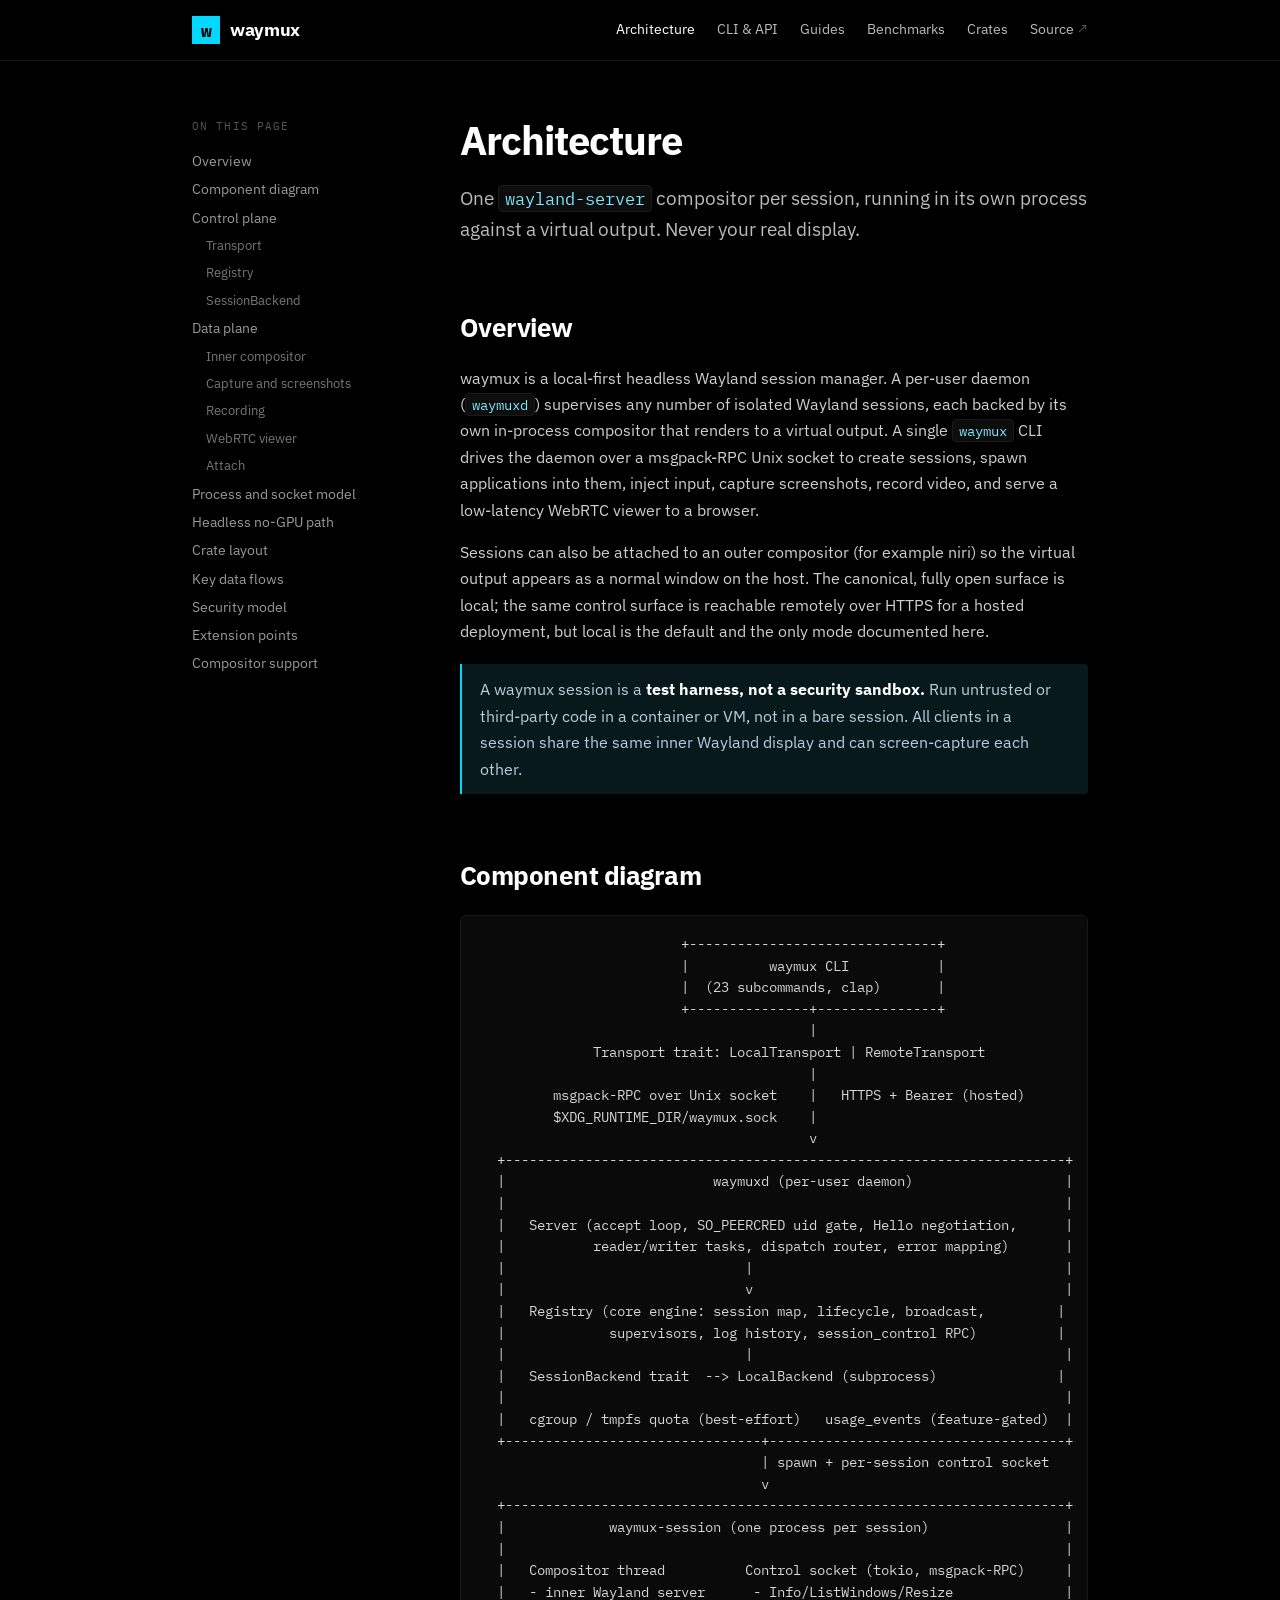
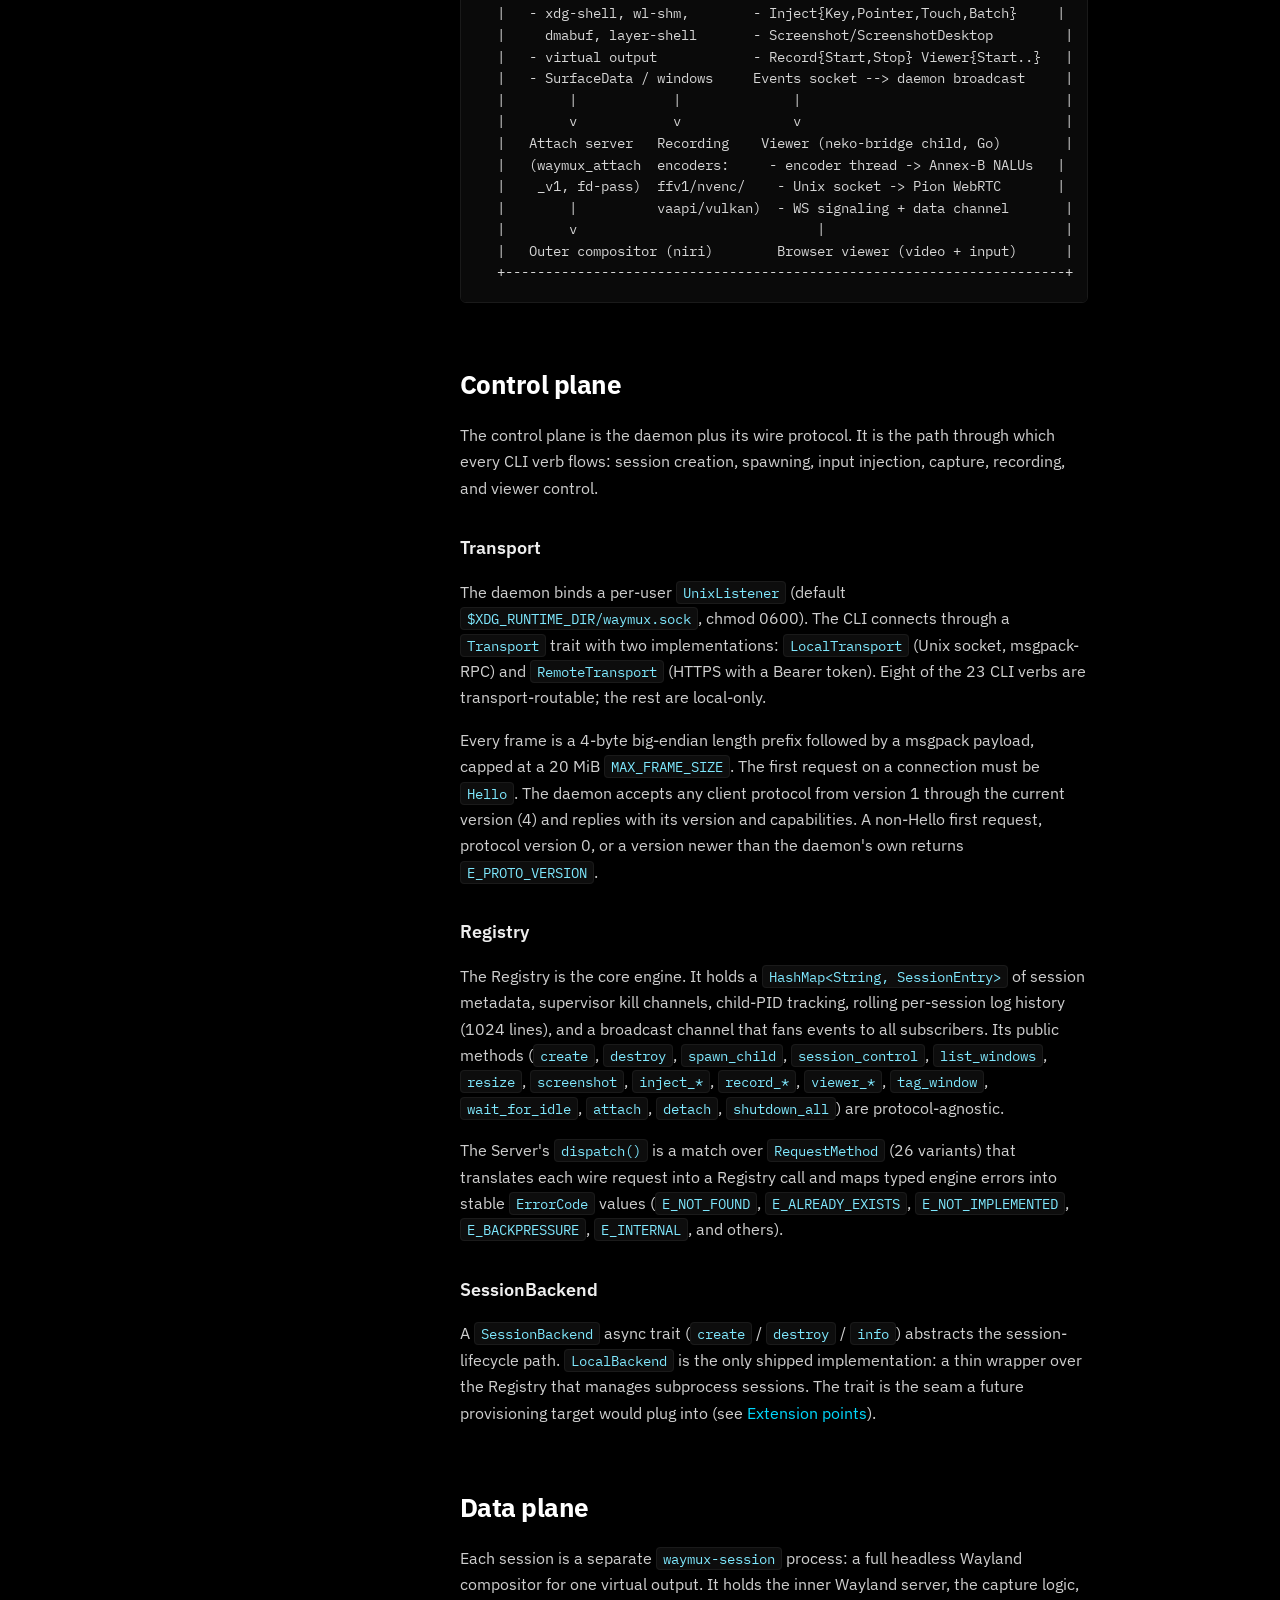
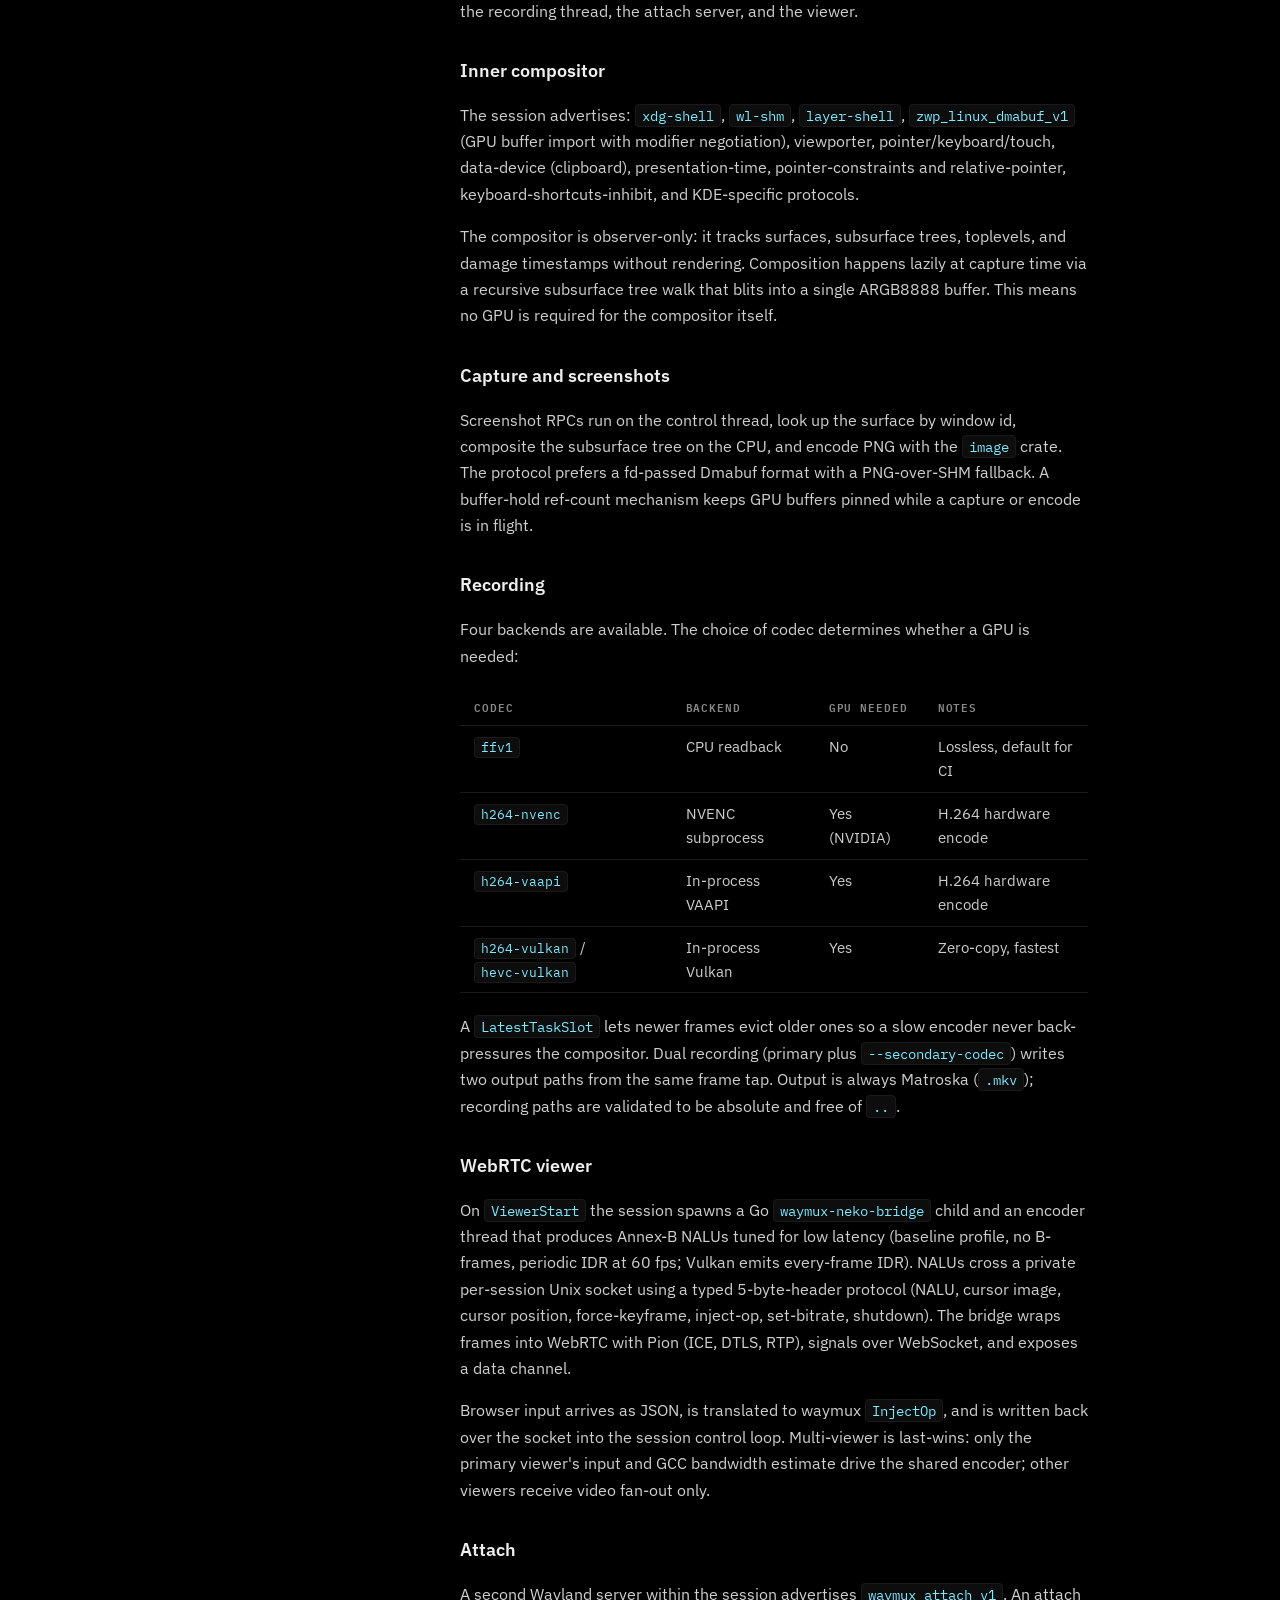
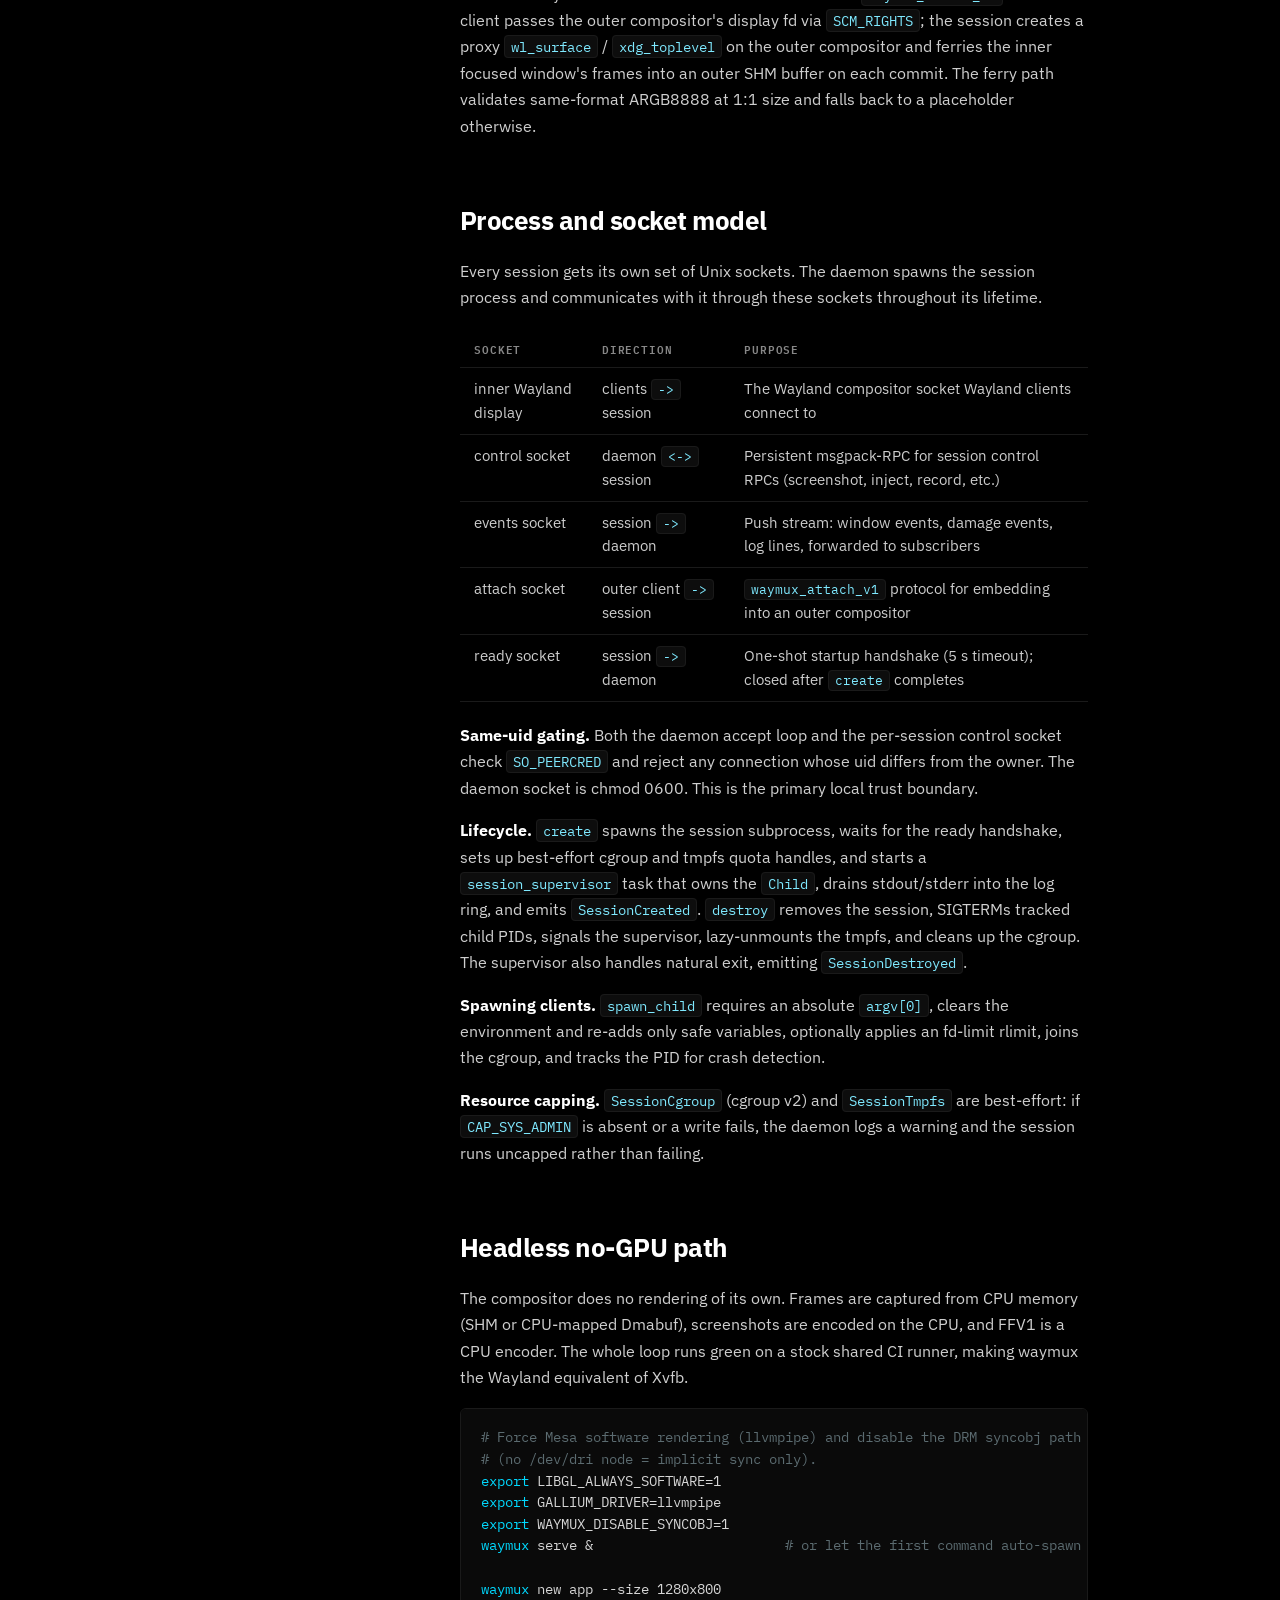
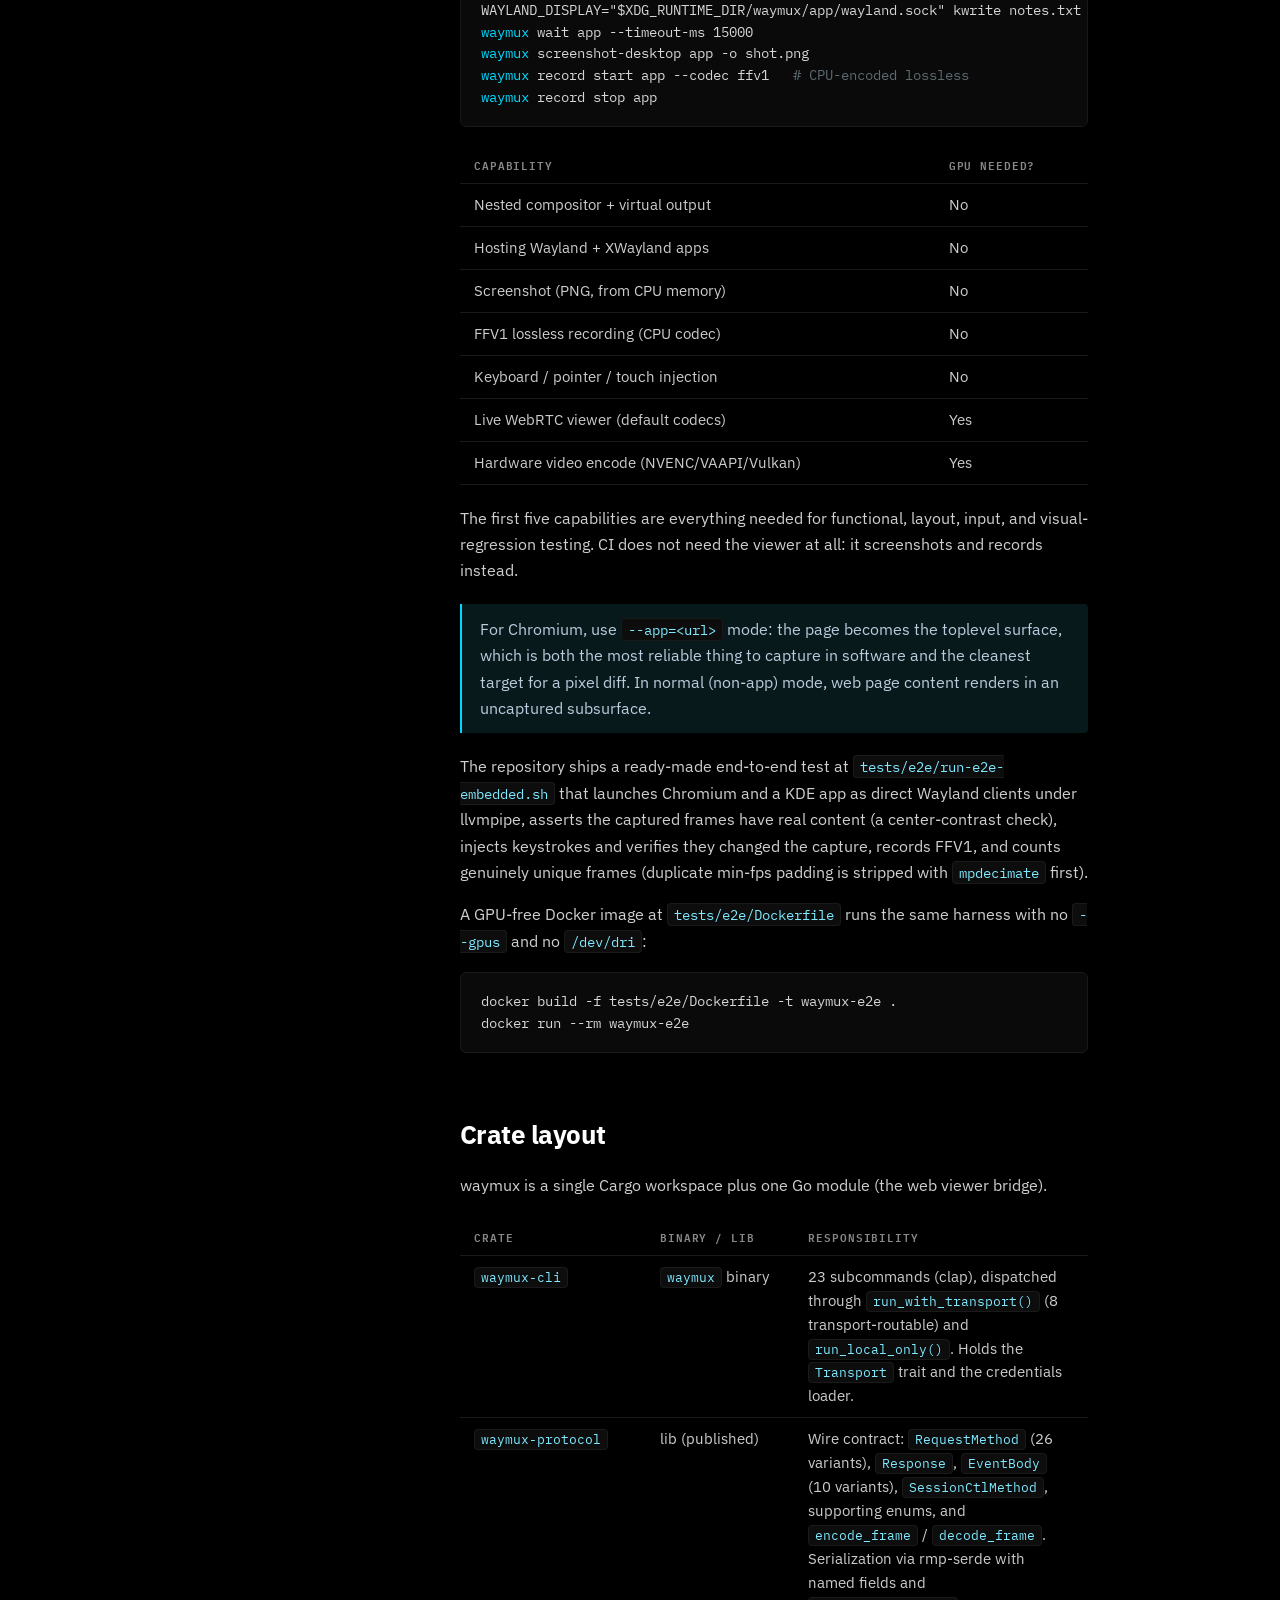
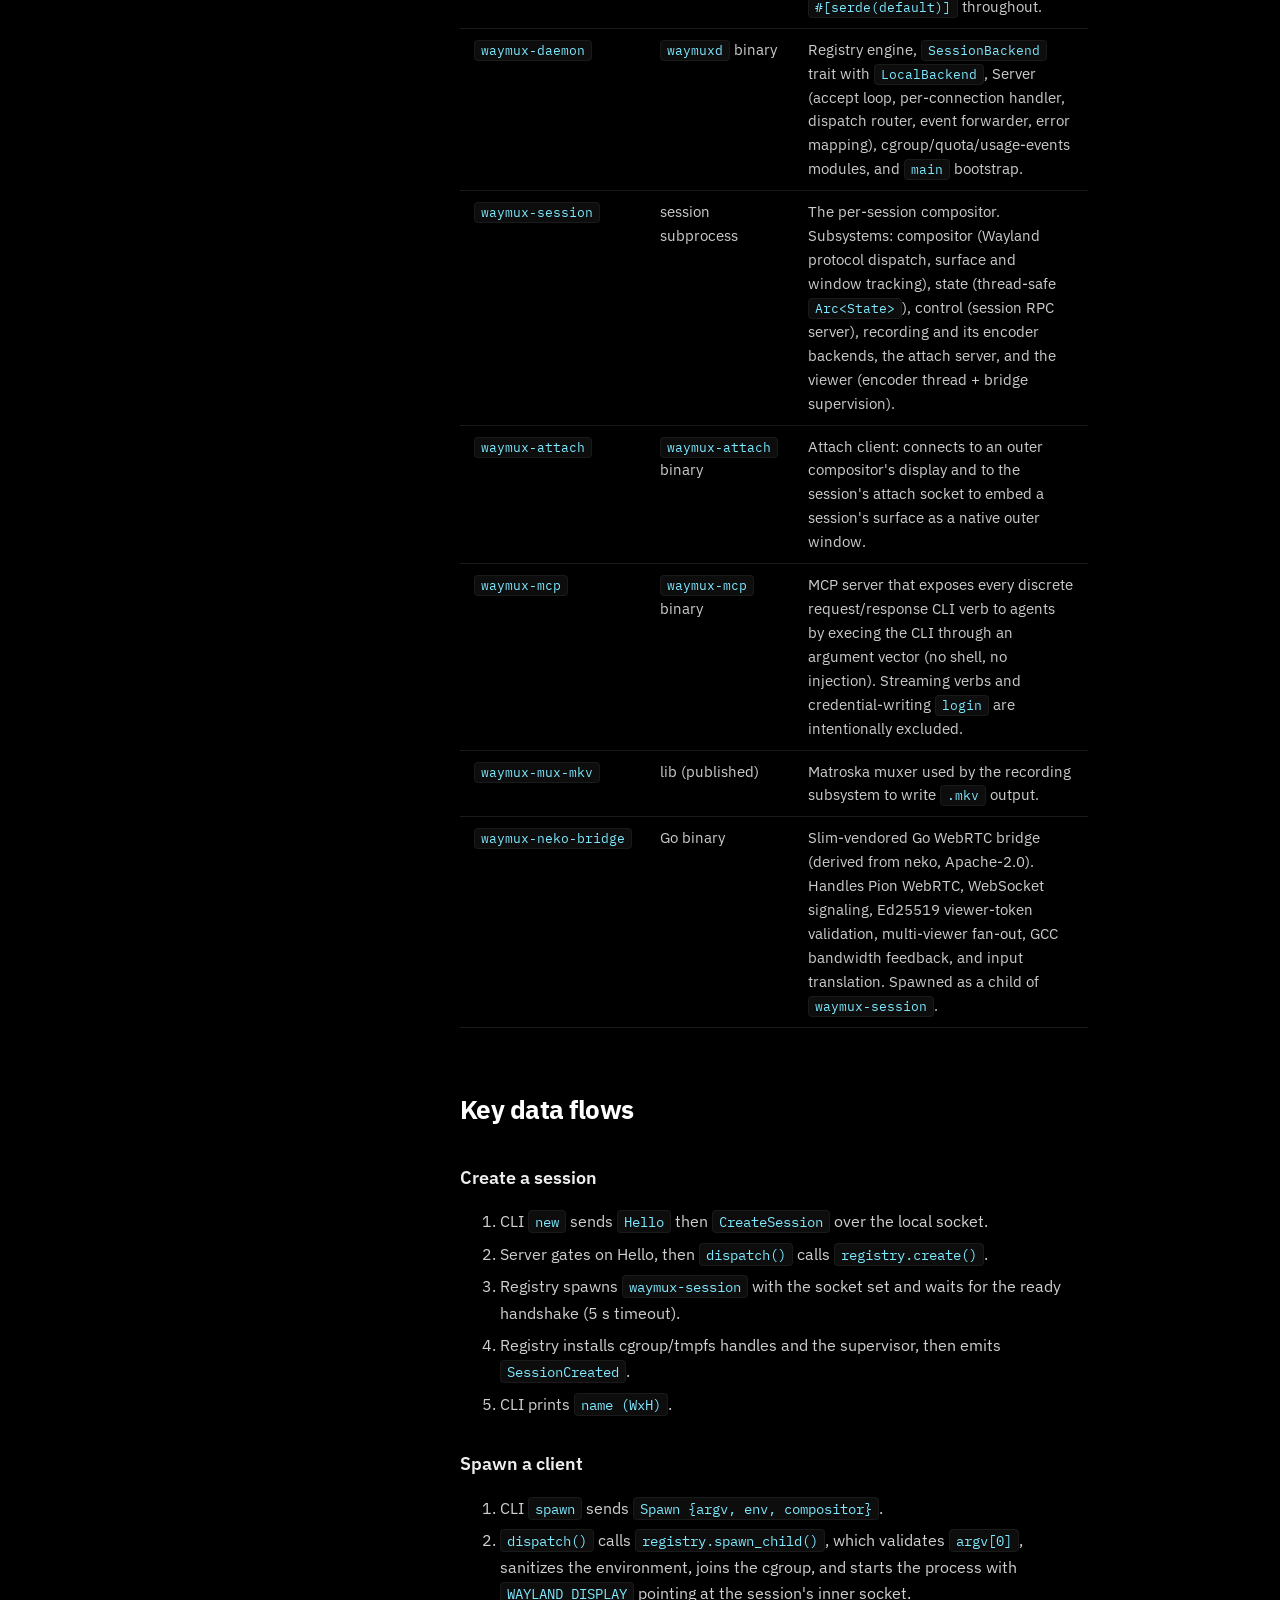
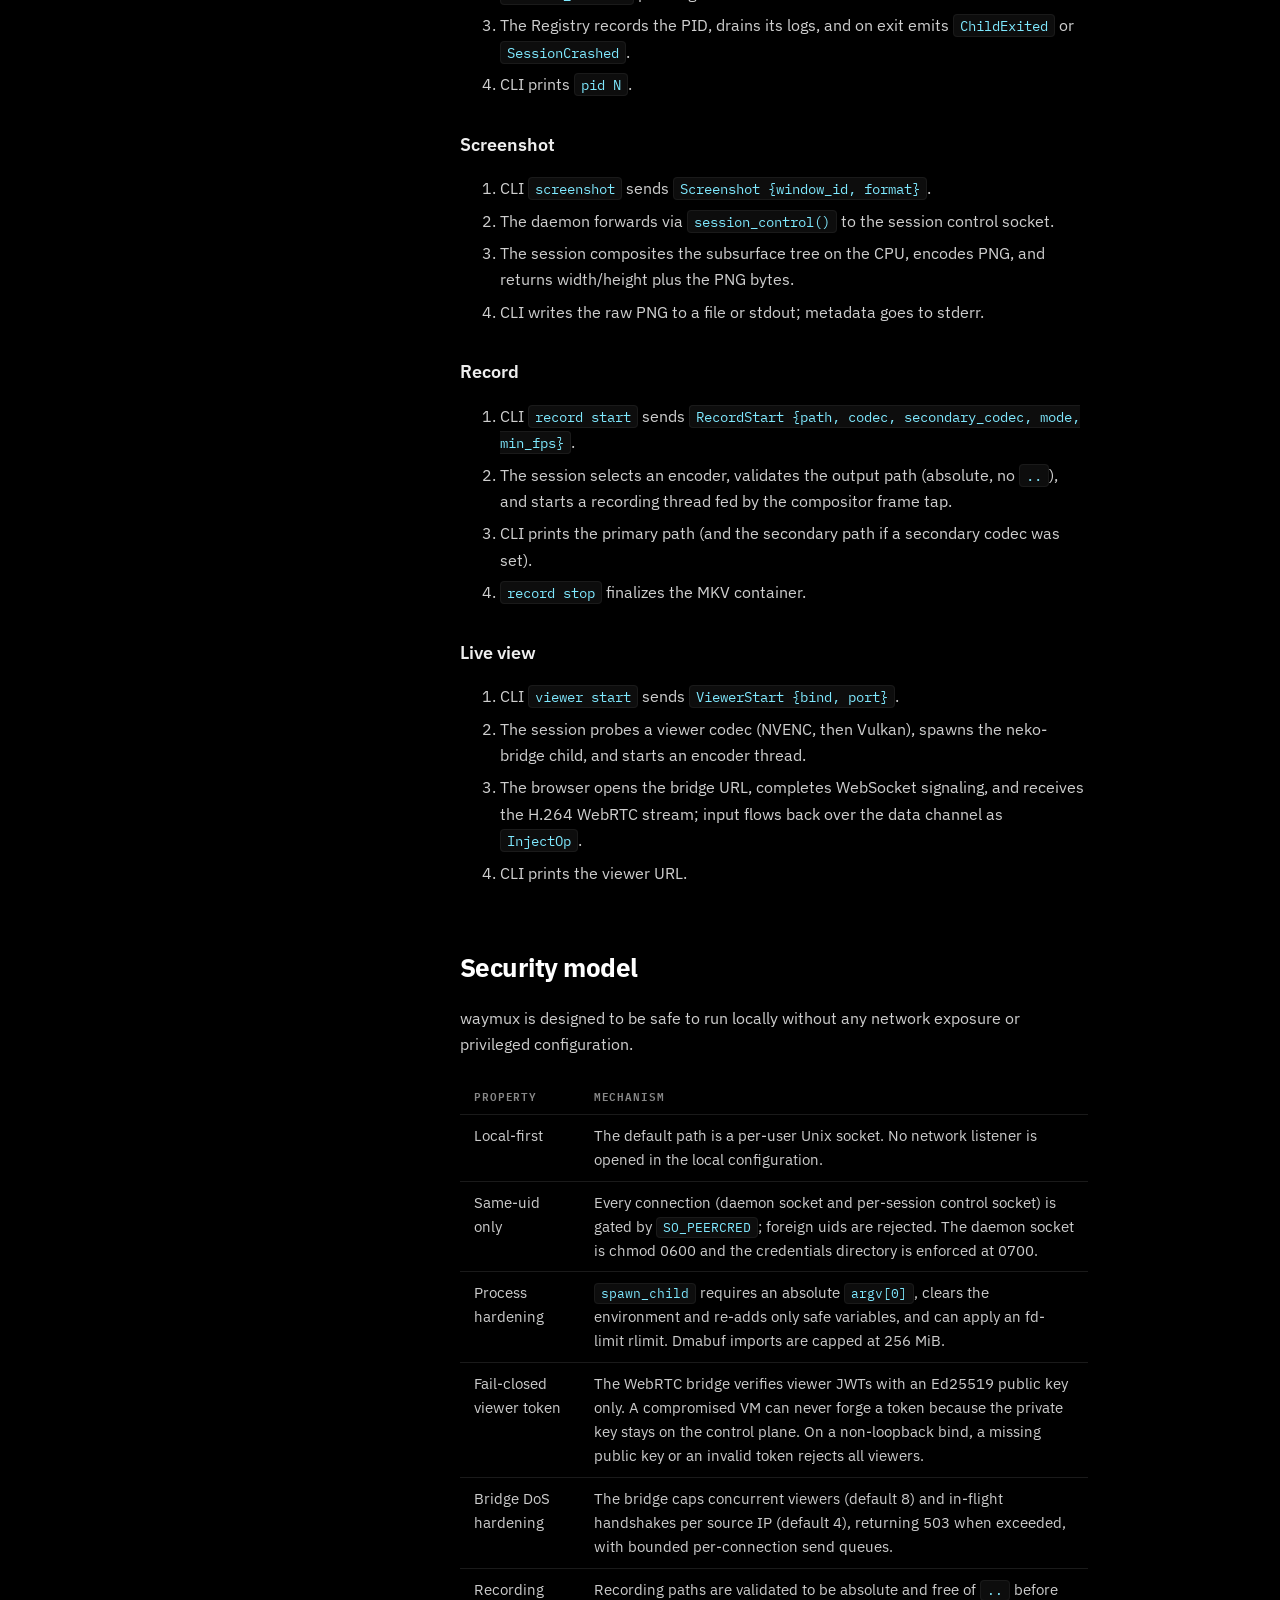
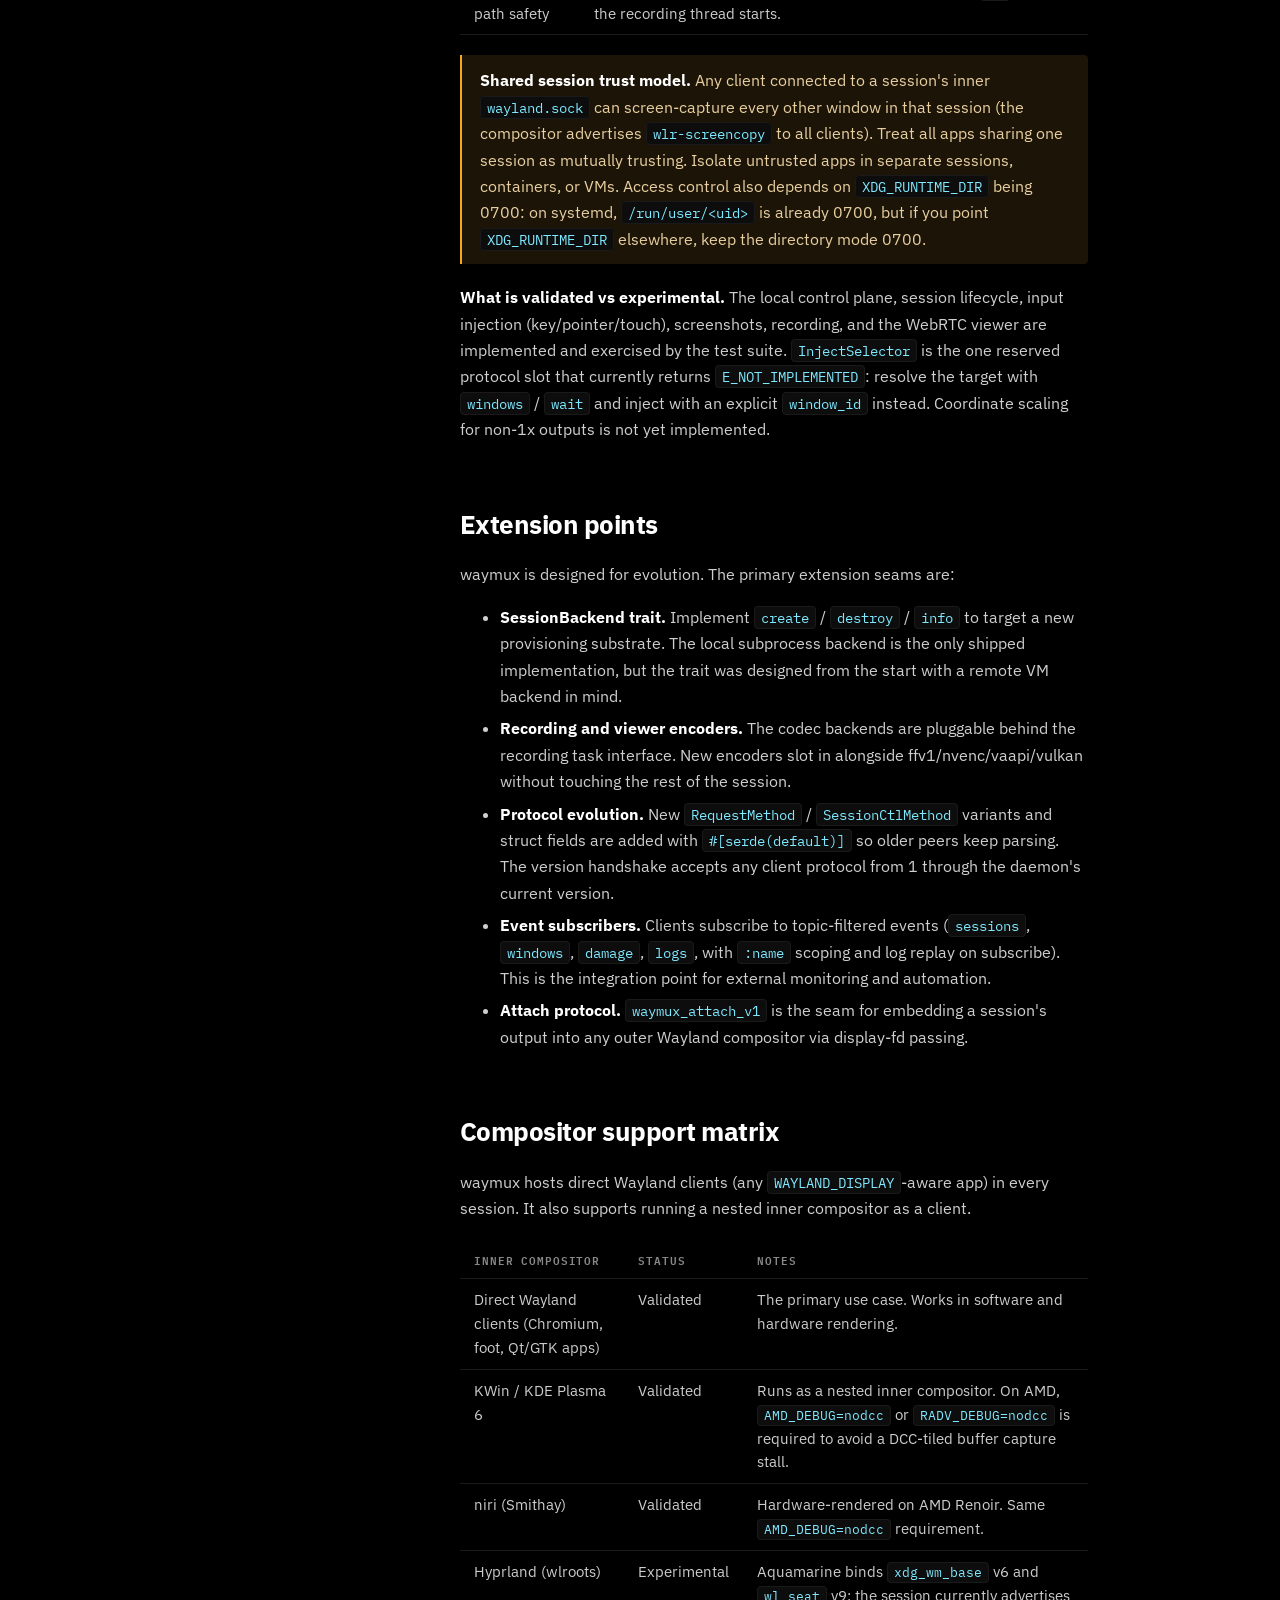
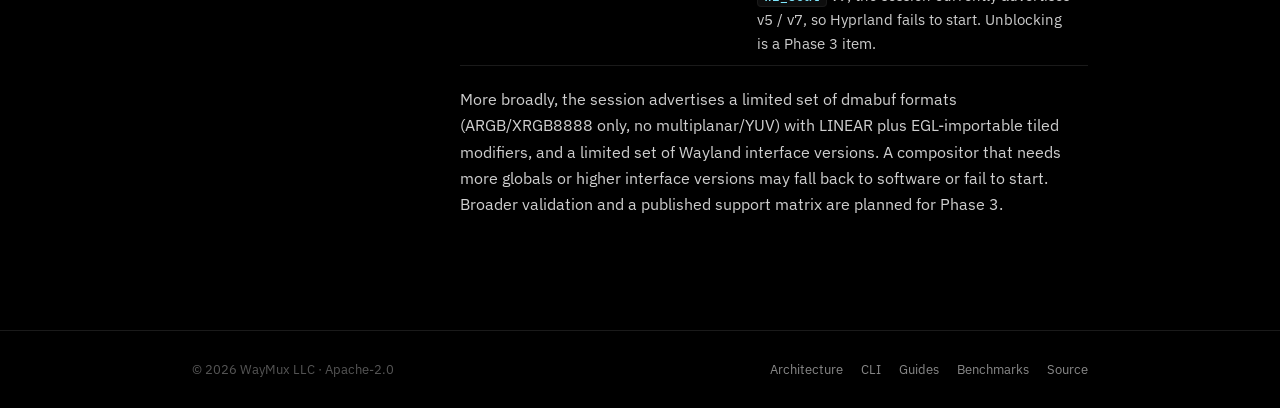
==== commit 8145d7c6: "site: benchmarks page (3-runner + honest head-to-head) + logo easter egg Add benchmarks.html with th" ====
--- a/site/architecture.html
+++ b/site/architecture.html
@@ -25,6 +25,7 @@
       <a href="architecture.html" class="active">Architecture</a>
       <a href="cli.html">CLI &amp; API</a>
       <a href="guides.html">Guides</a>
+      <a href="benchmarks.html">Benchmarks</a>
       <a href="crates.html">Crates</a>
       <a class="ext" href="https://gitlab.com/tek.cat/waymux">Source</a>
     </nav>
@@ -628,6 +629,7 @@
       <a href="architecture.html">Architecture</a>
       <a href="cli.html">CLI</a>
       <a href="guides.html">Guides</a>
+      <a href="benchmarks.html">Benchmarks</a>
       <a href="https://gitlab.com/tek.cat/waymux">Source</a>
     </span>
   </div>
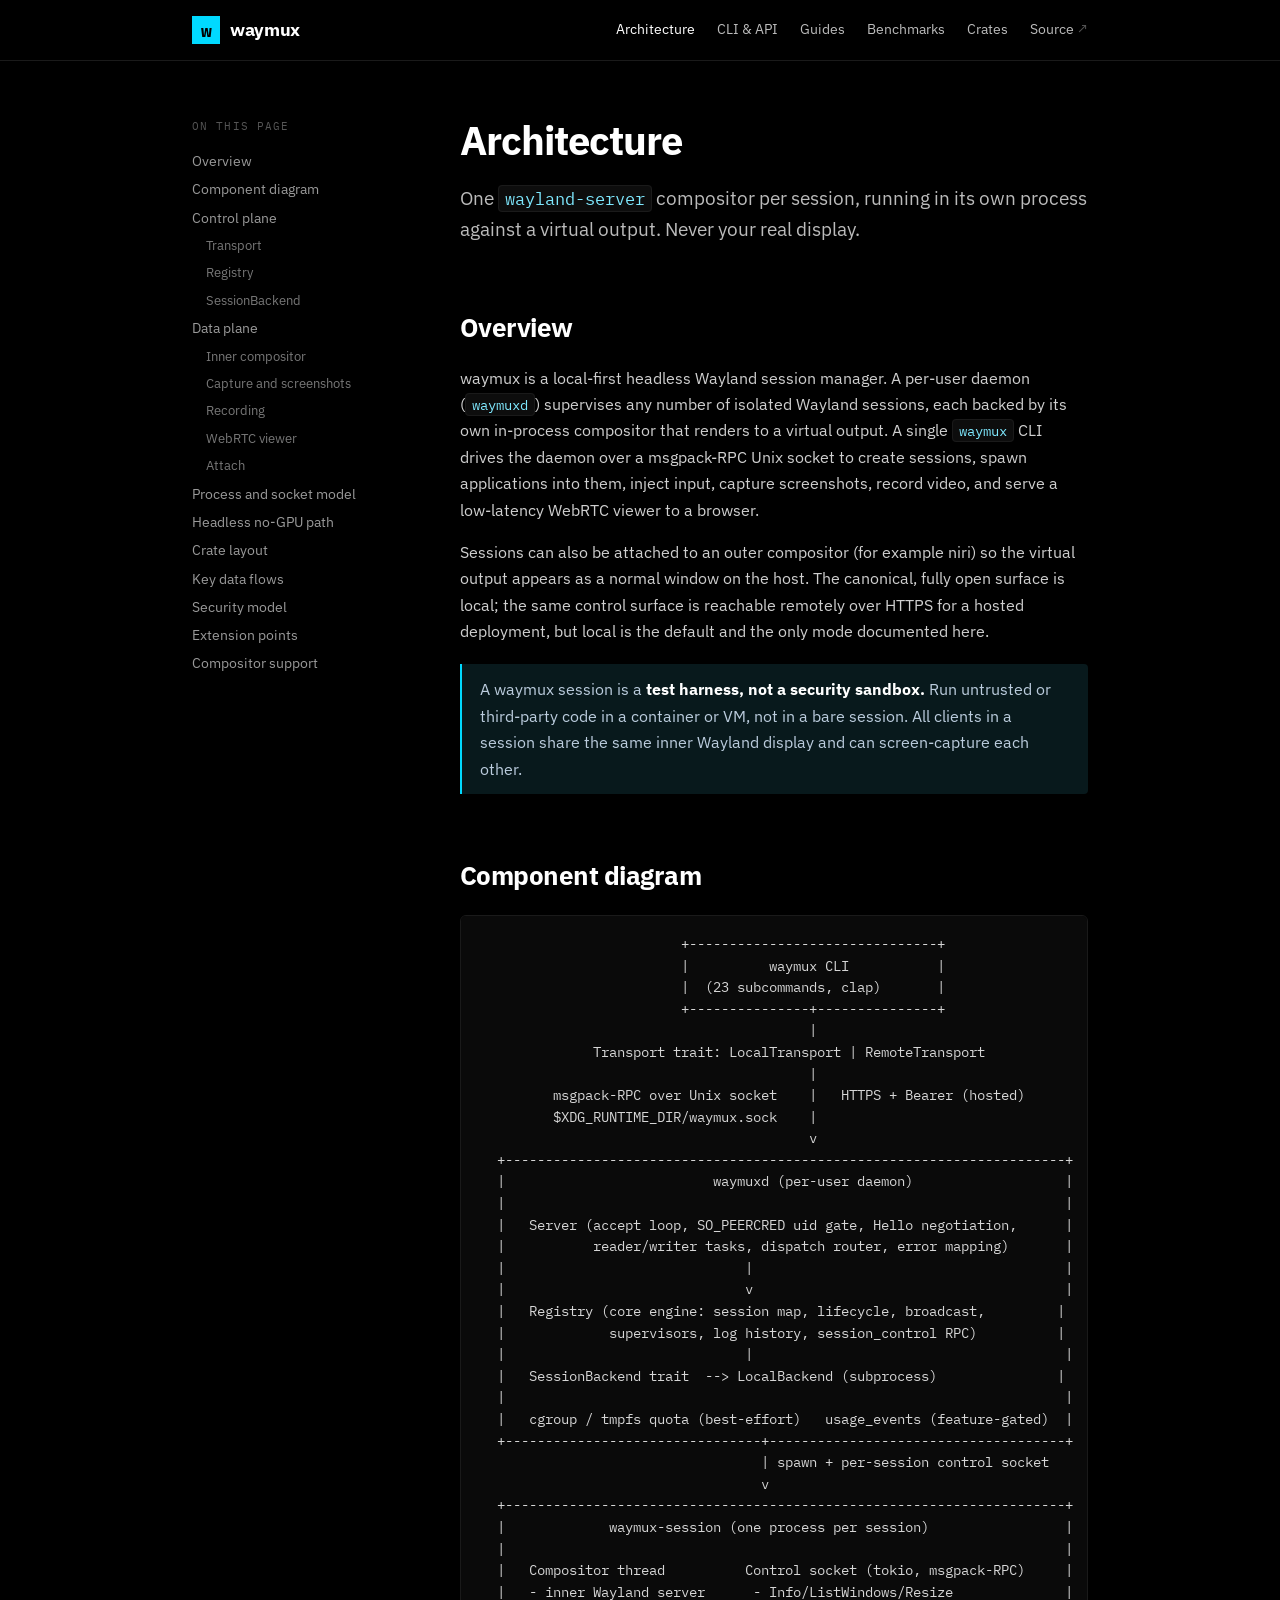
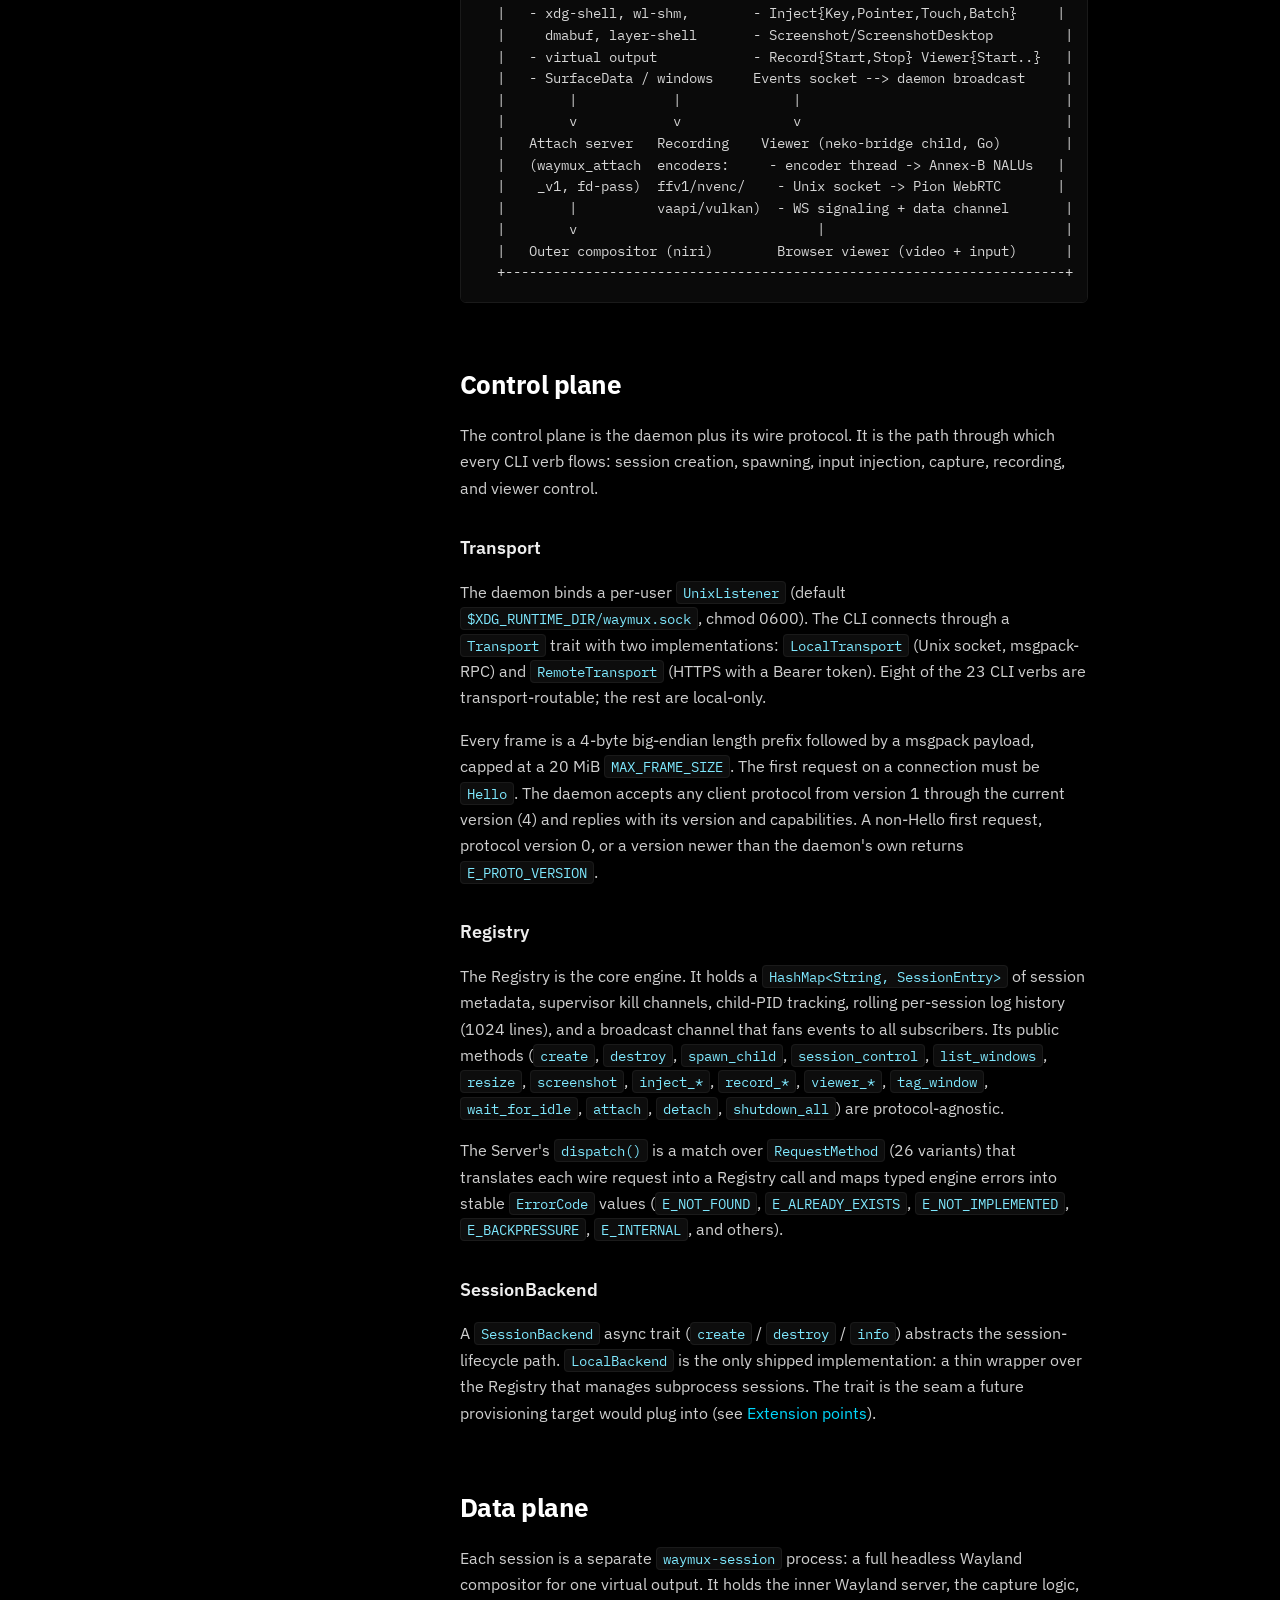
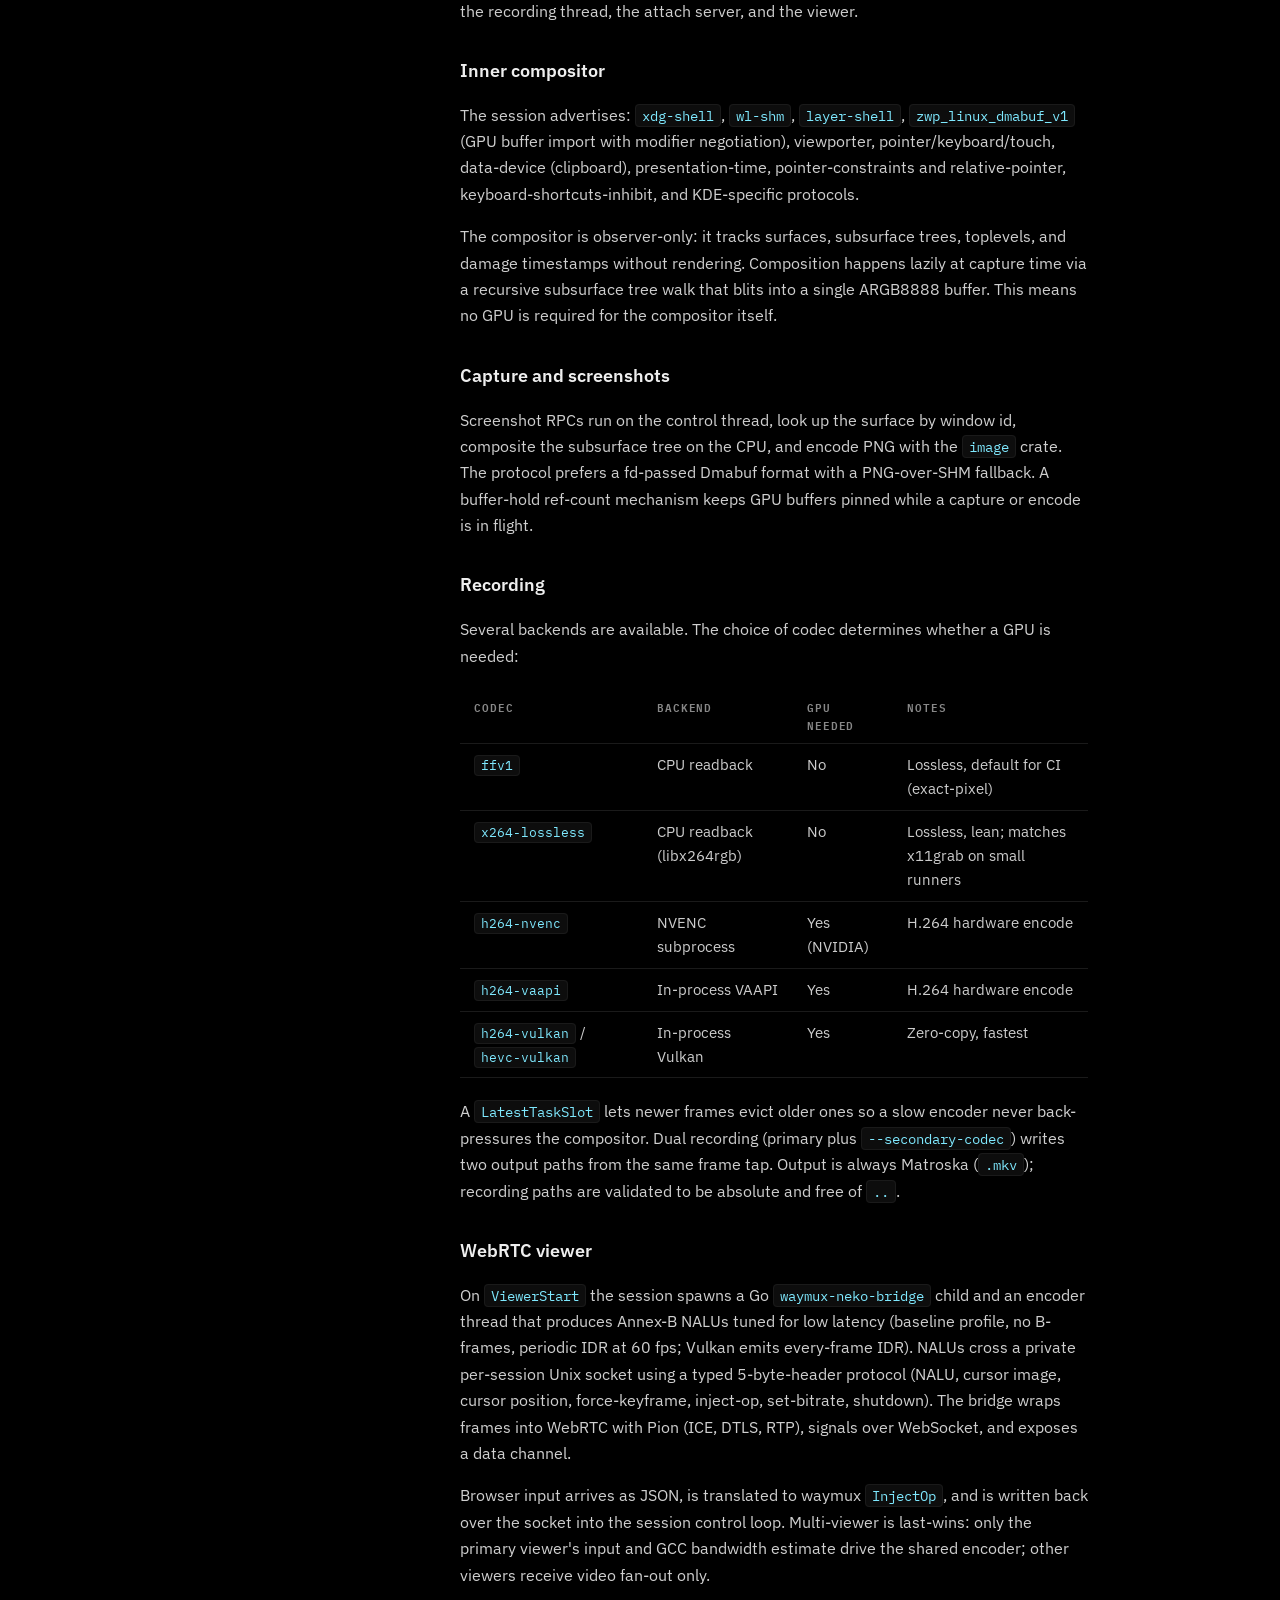
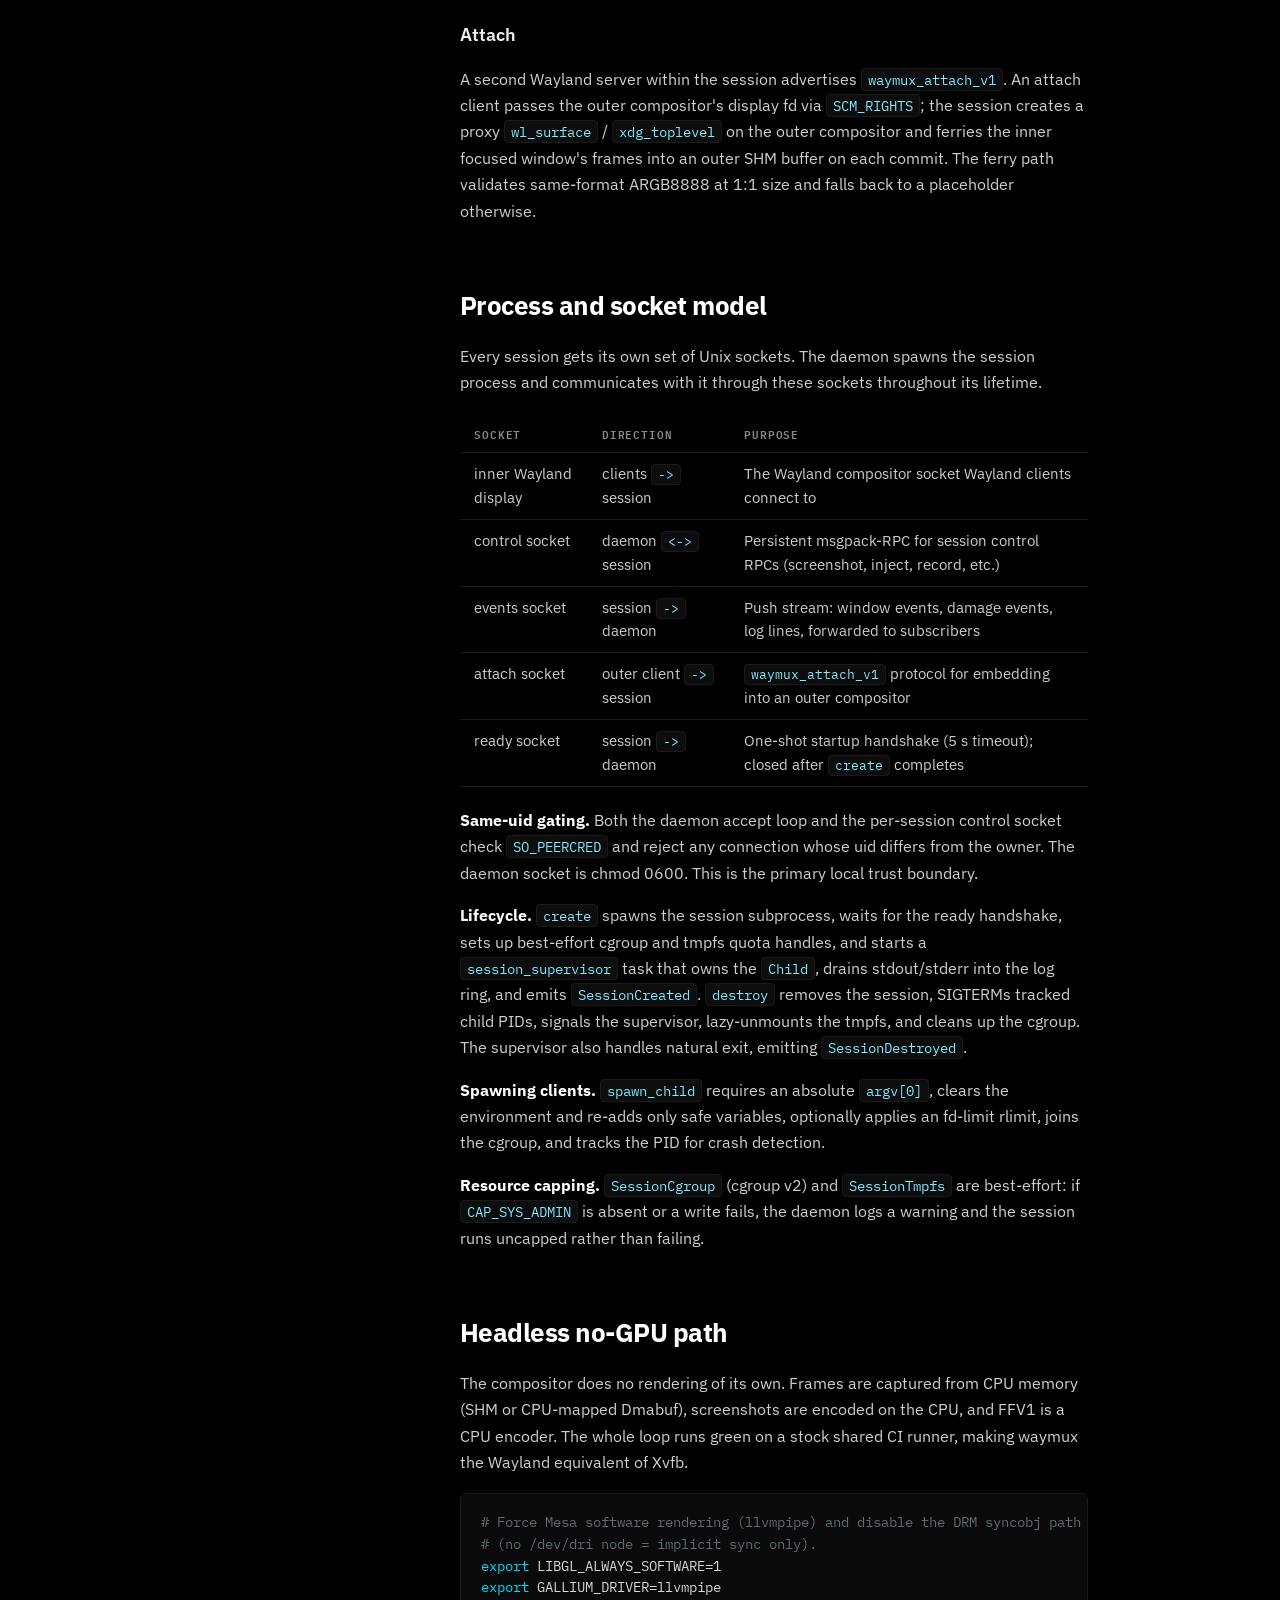
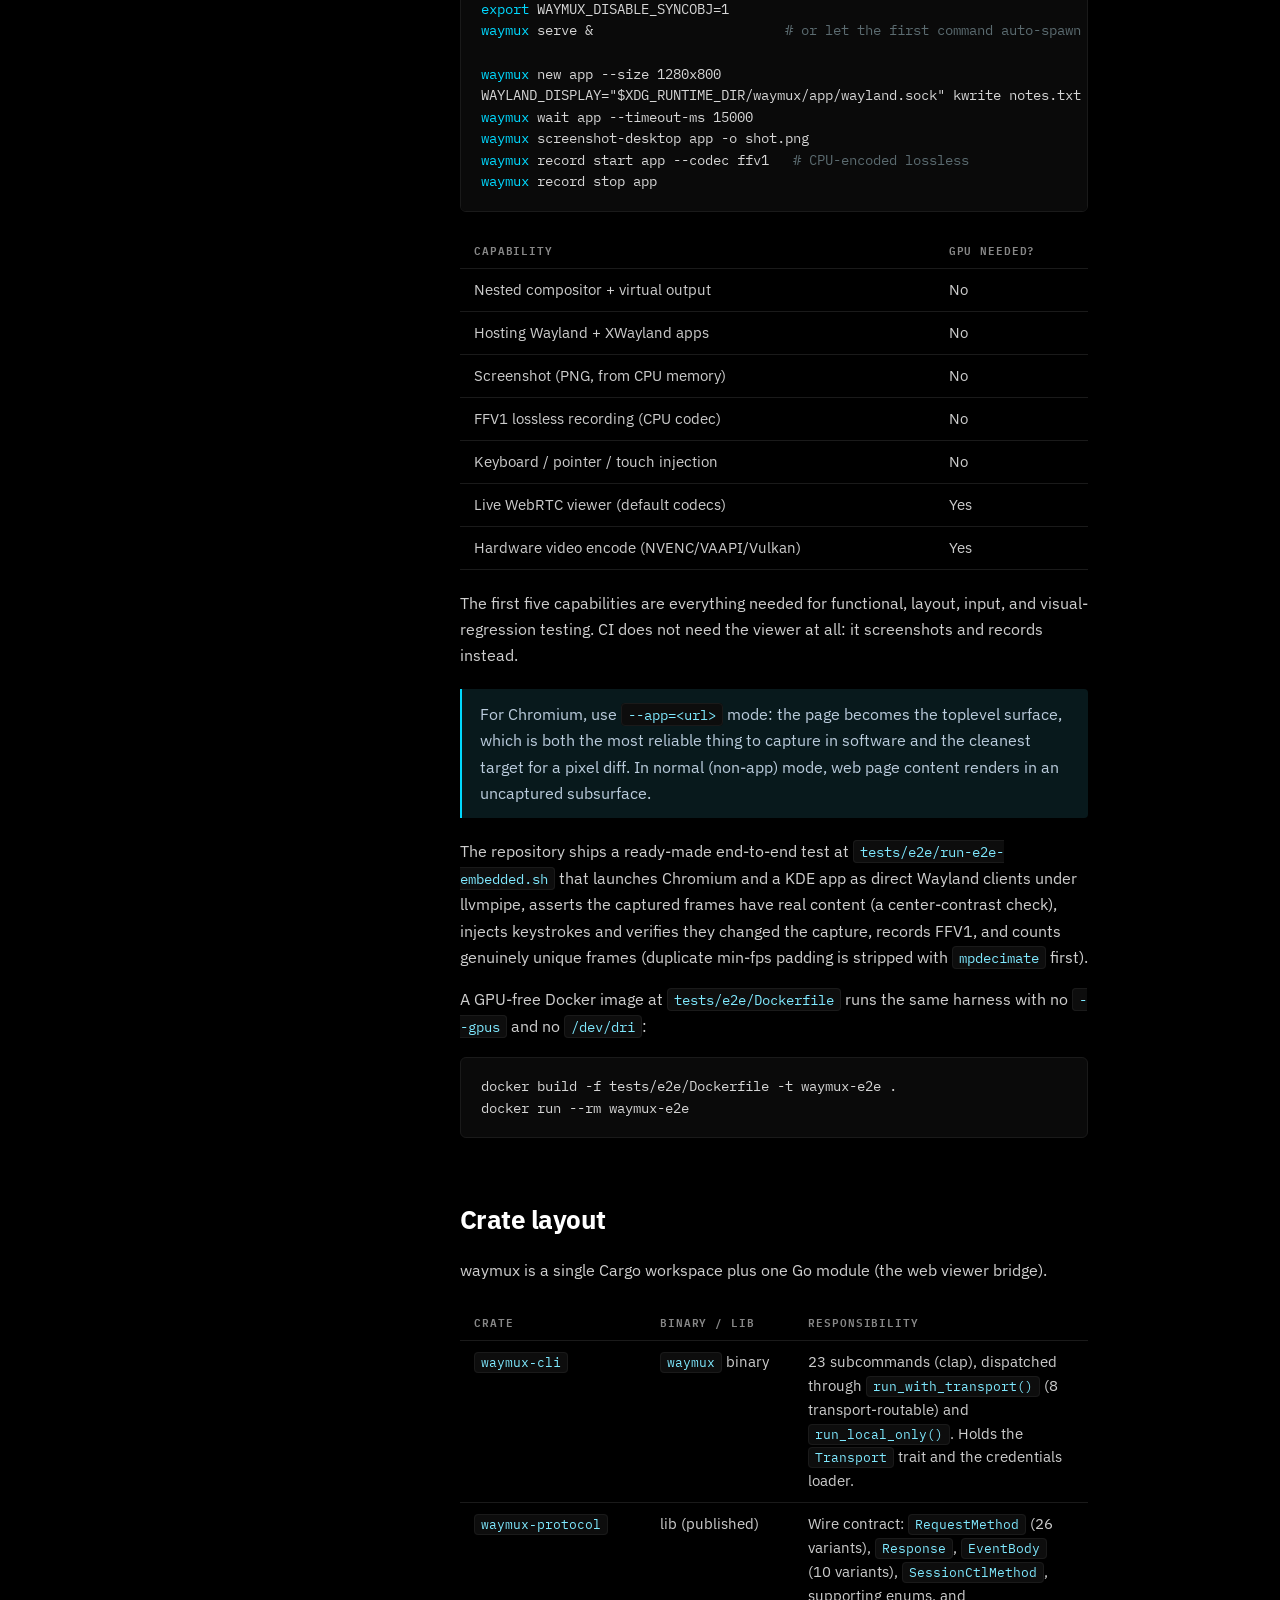
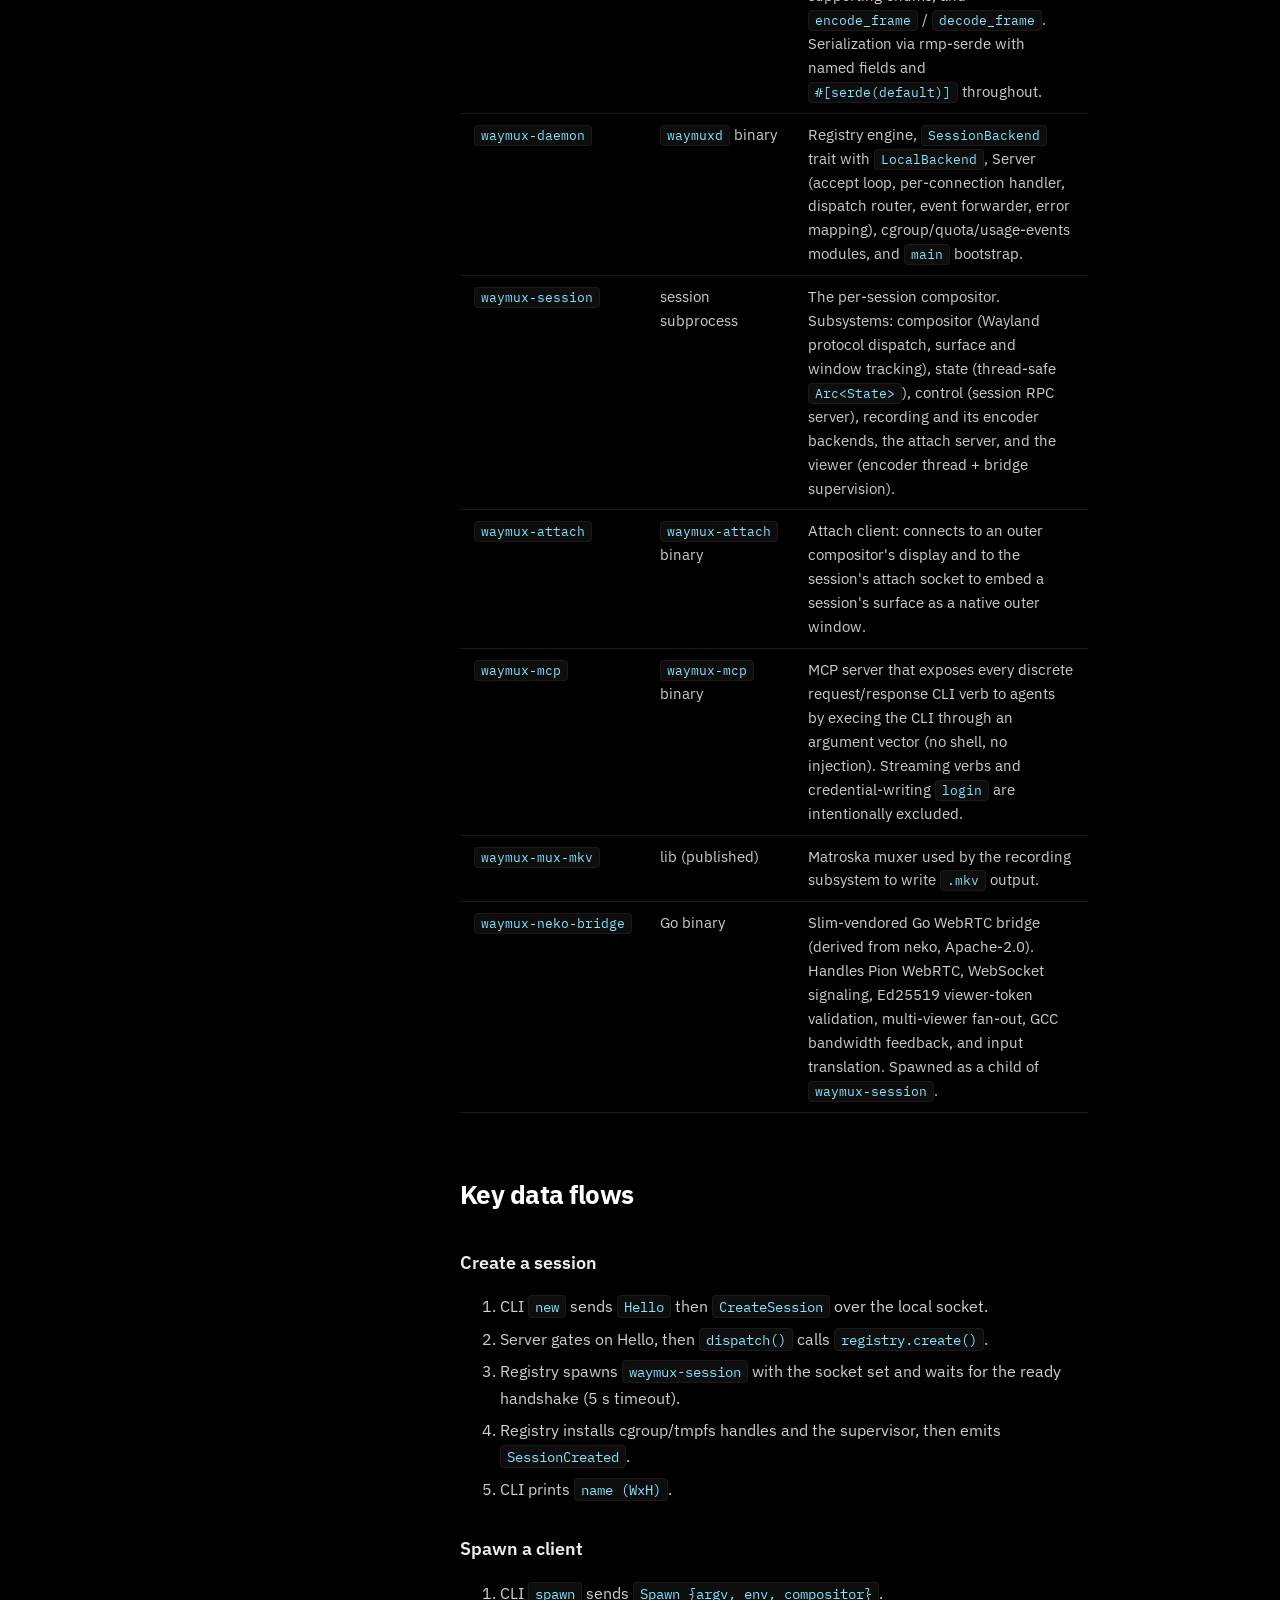
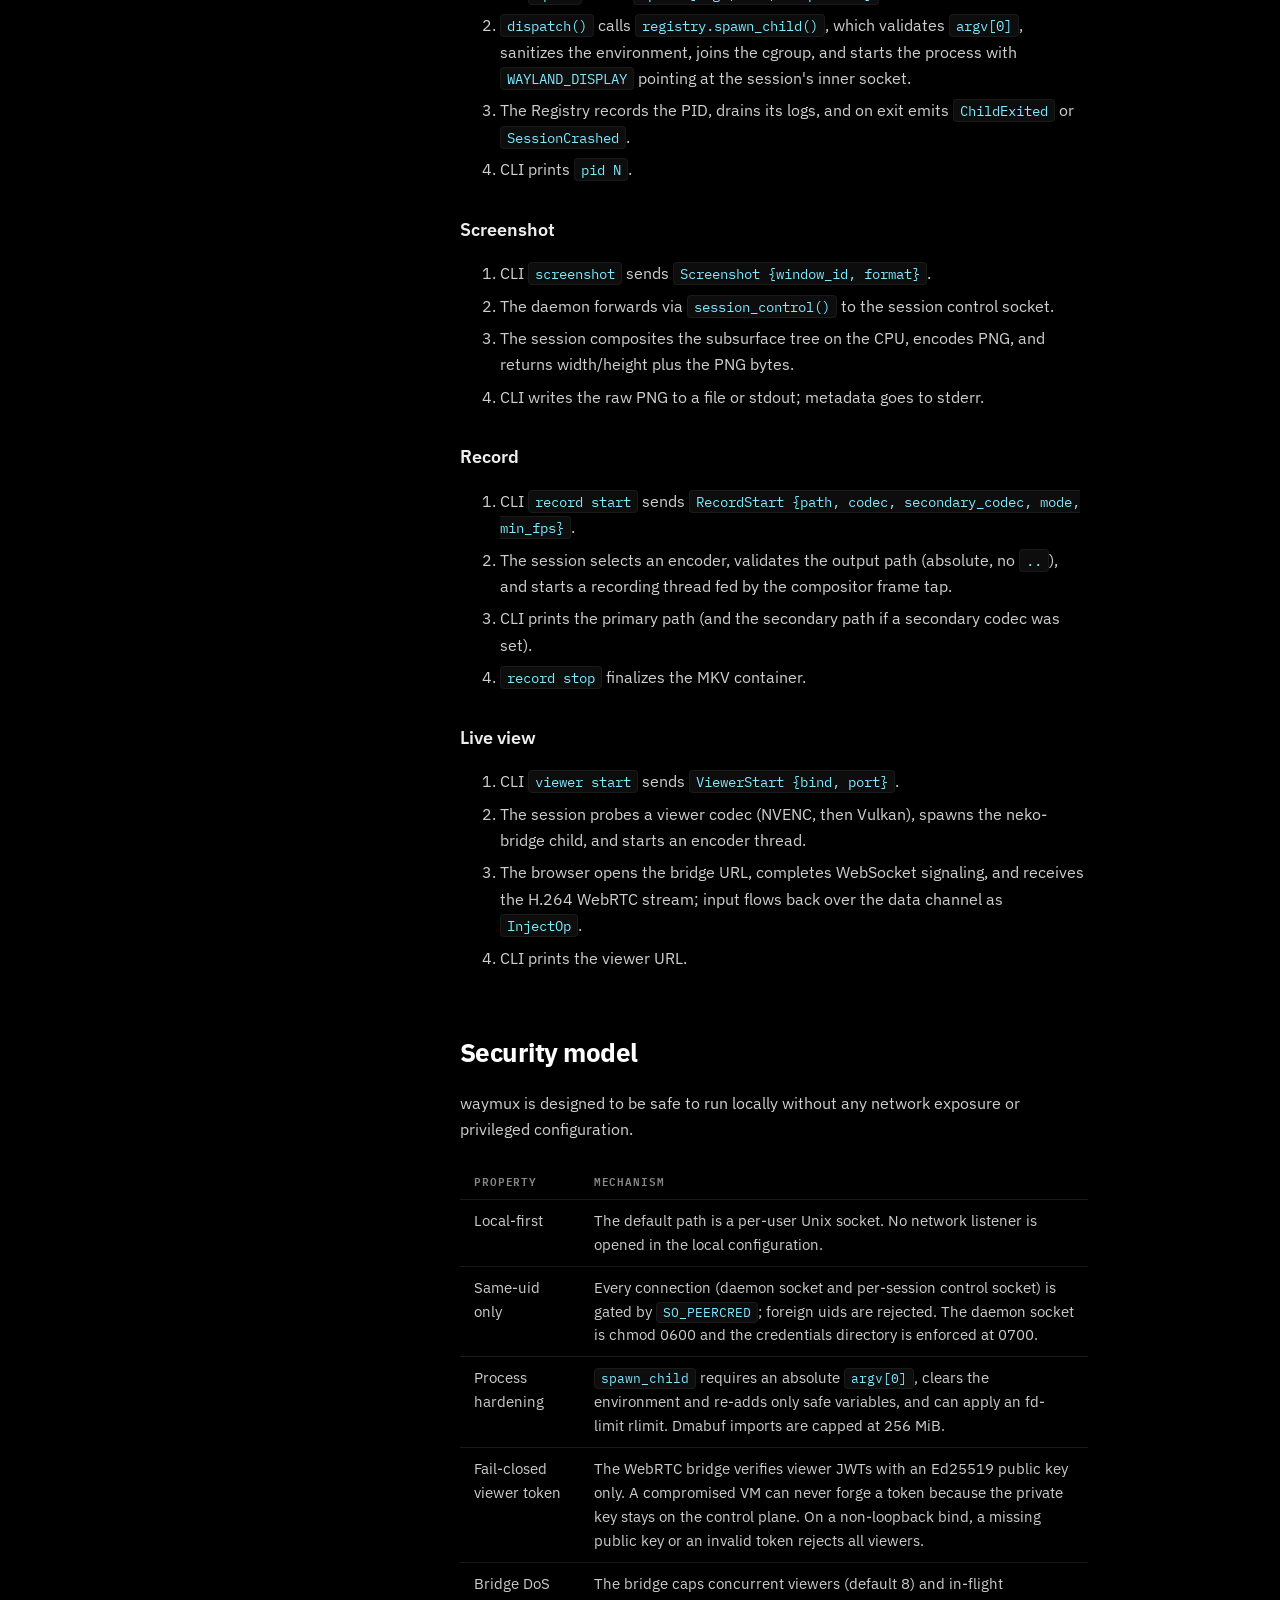
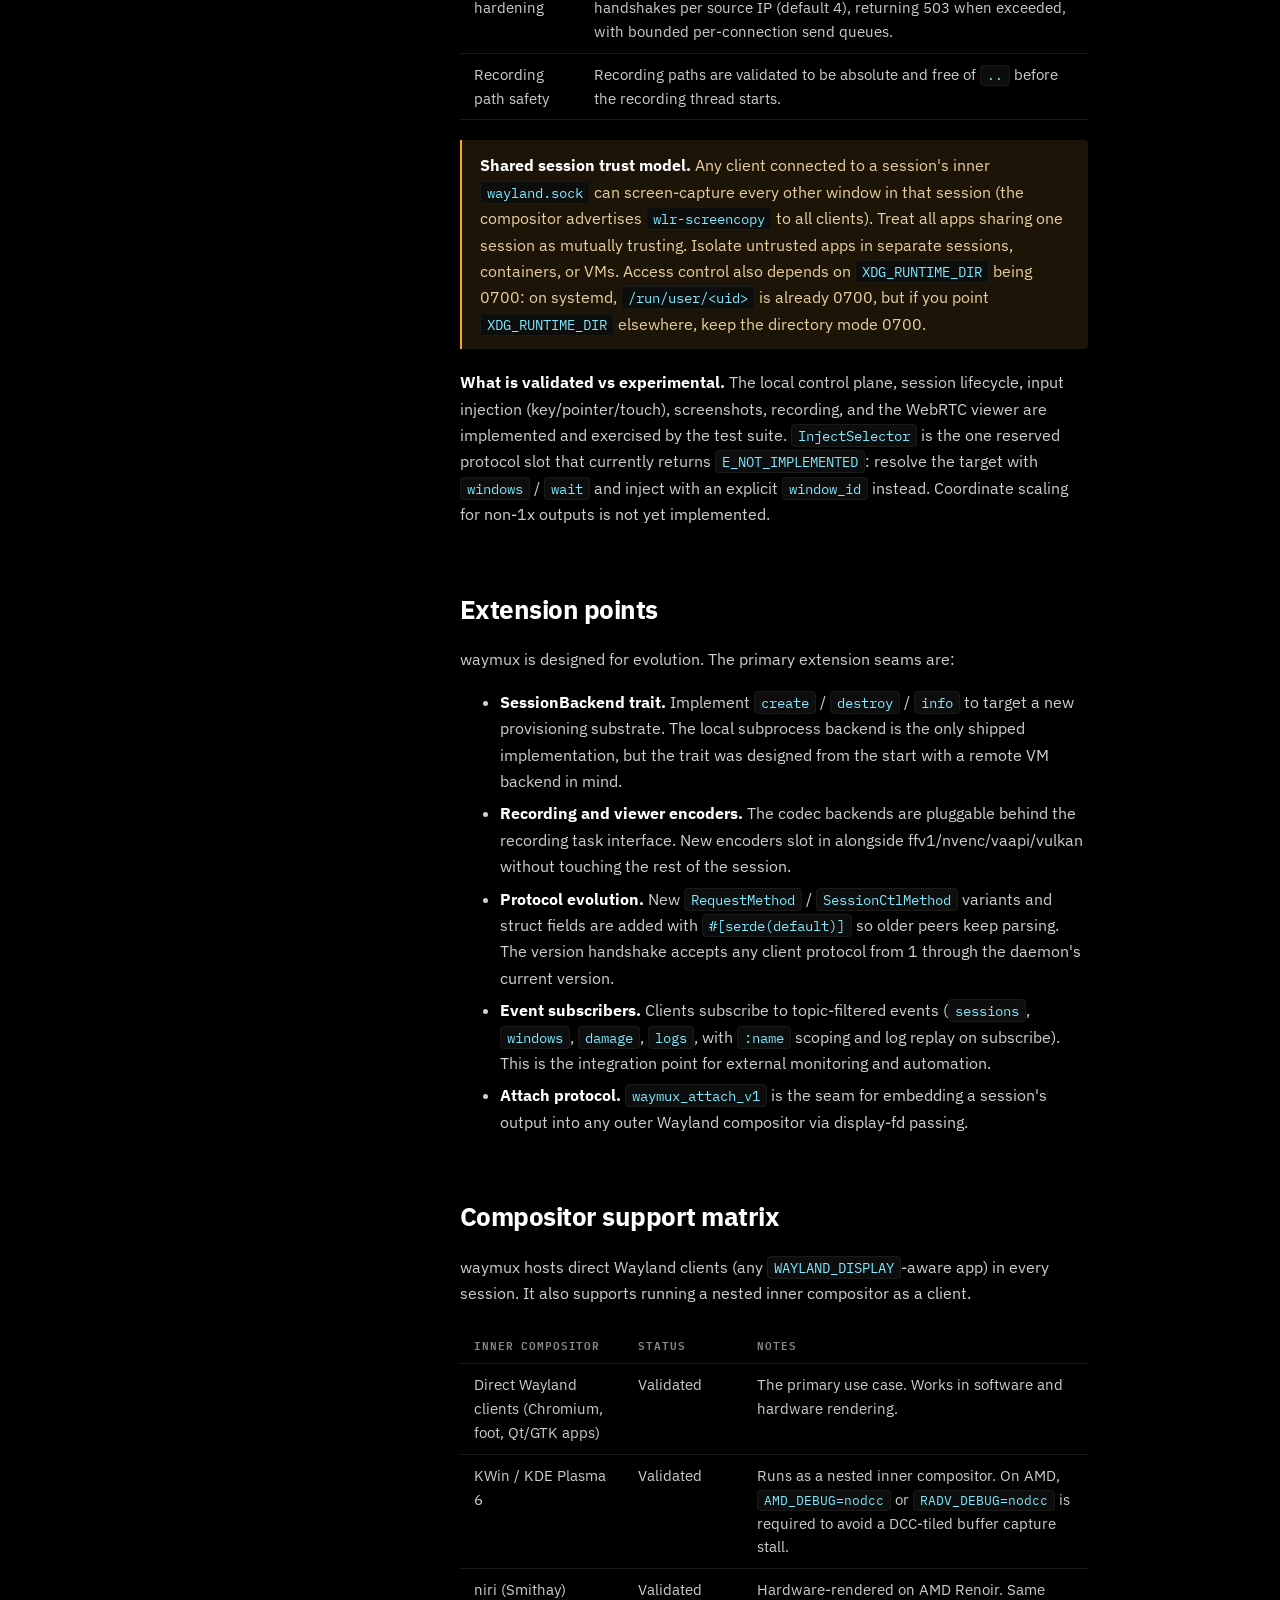
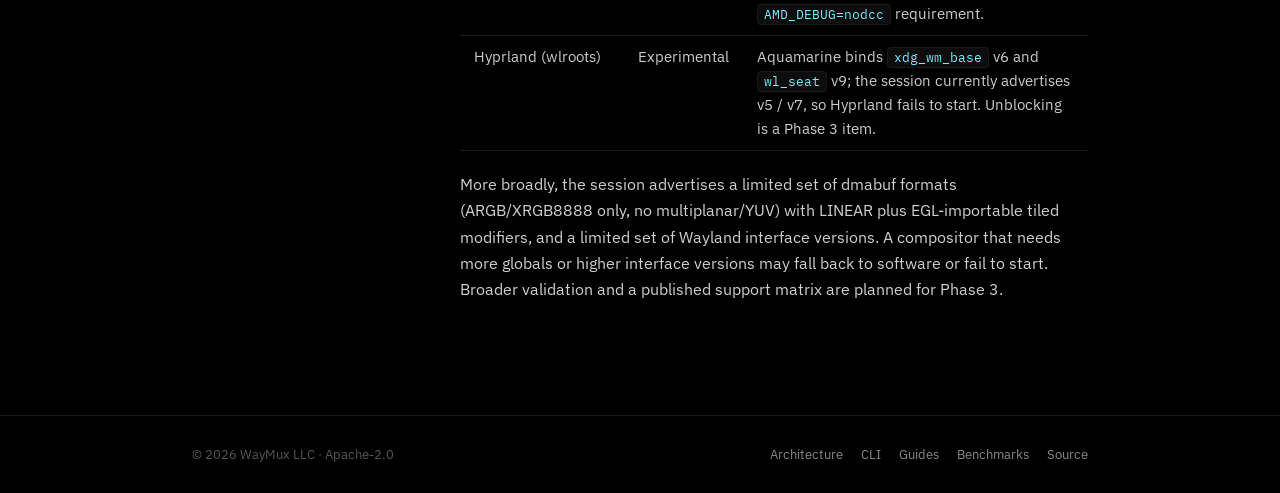
==== commit cc7305b9: "docs: document the x264-lossless recording codec everywhere Adds --codec x264-lossless to the CLI co" ====
--- a/site/architecture.html
+++ b/site/architecture.html
@@ -225,14 +225,15 @@
 
         <h3 id="recording">Recording</h3>
         <p>
-          Four backends are available. The choice of codec determines whether a GPU is needed:
+          Several backends are available. The choice of codec determines whether a GPU is needed:
         </p>
         <table>
           <thead>
             <tr><th>Codec</th><th>Backend</th><th>GPU needed</th><th>Notes</th></tr>
           </thead>
           <tbody>
-            <tr><td><code>ffv1</code></td><td>CPU readback</td><td>No</td><td>Lossless, default for CI</td></tr>
+            <tr><td><code>ffv1</code></td><td>CPU readback</td><td>No</td><td>Lossless, default for CI (exact-pixel)</td></tr>
+            <tr><td><code>x264-lossless</code></td><td>CPU readback (libx264rgb)</td><td>No</td><td>Lossless, lean; matches x11grab on small runners</td></tr>
             <tr><td><code>h264-nvenc</code></td><td>NVENC subprocess</td><td>Yes (NVIDIA)</td><td>H.264 hardware encode</td></tr>
             <tr><td><code>h264-vaapi</code></td><td>In-process VAAPI</td><td>Yes</td><td>H.264 hardware encode</td></tr>
             <tr><td><code>h264-vulkan</code> / <code>hevc-vulkan</code></td><td>In-process Vulkan</td><td>Yes</td><td>Zero-copy, fastest</td></tr>
